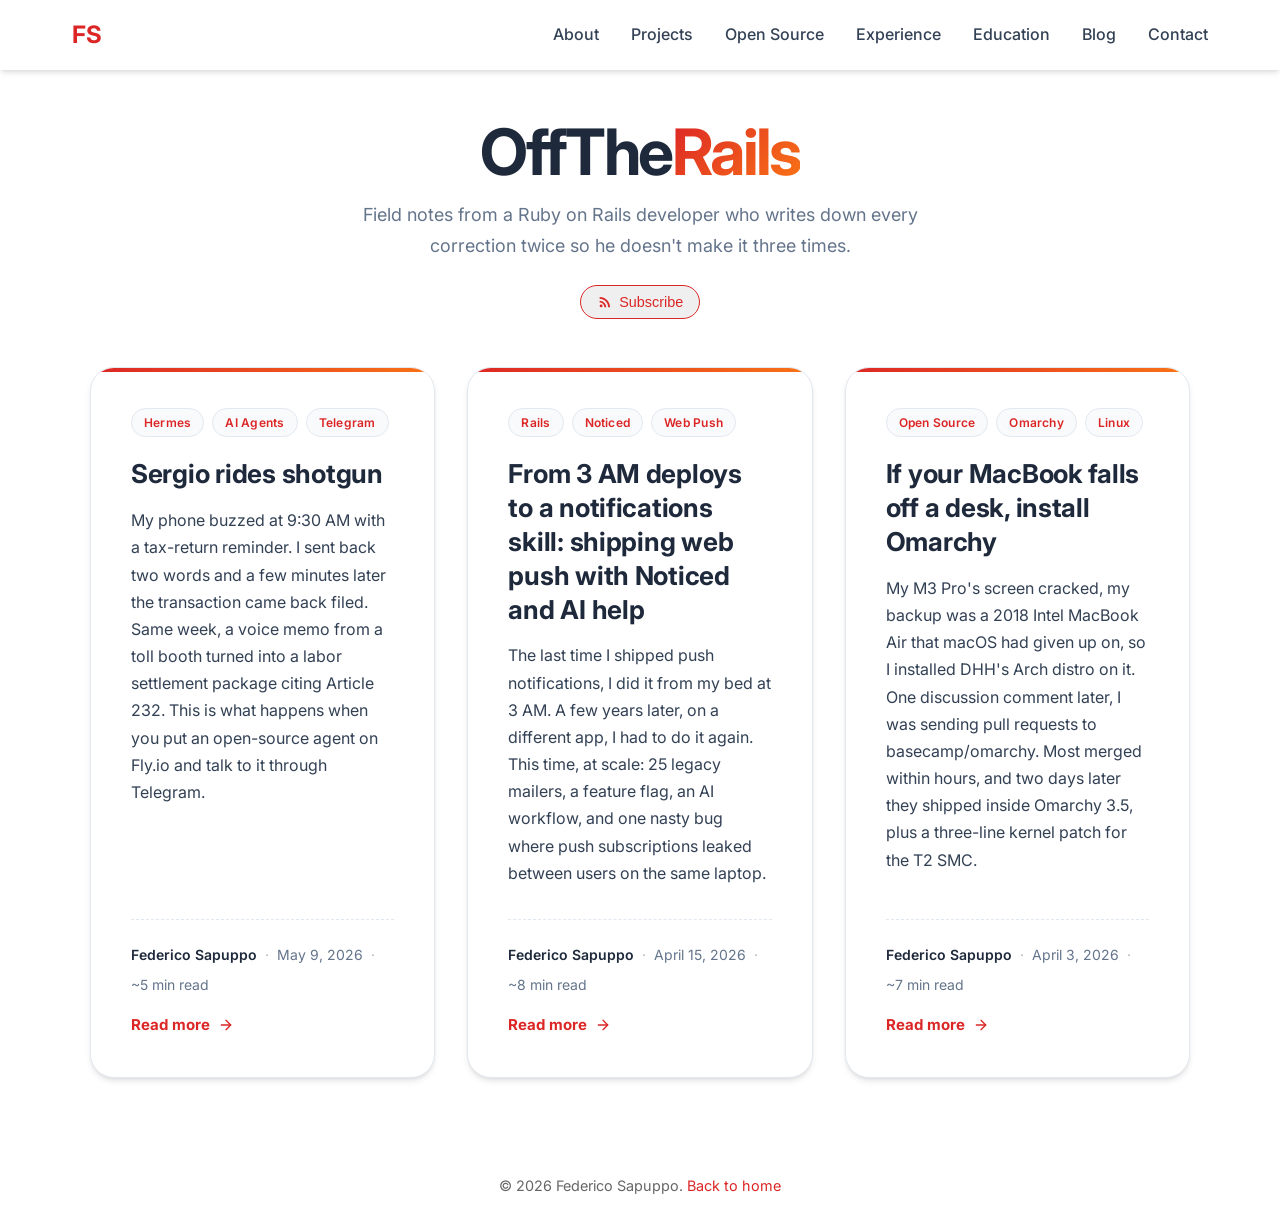
==== blog/index.html @ 8a2a7cfc "deploy: fedesapuppo/personal-website@3dc5059cdcc0b2fe809dc10d87f610e30acd13de" ====
<!DOCTYPE html>
<html lang="en">
<head>
    <meta charset="UTF-8">
    <meta name="viewport" content="width=device-width, initial-scale=1.0">
    <meta name="description" content="Off The Rails: Field notes from a Ruby on Rails developer. Bug autopsies, refactor diaries, and lessons from the Rails Way.">
    <title>Off The Rails: Blog | Federico Sapuppo</title>

    <!-- Open Graph / Social Media Meta Tags -->
    <meta property="og:type" content="website">
    <meta property="og:title" content="Off The Rails: Blog | Federico Sapuppo">
    <meta property="og:description" content="Field notes from a Ruby on Rails developer. Bug autopsies, refactor diaries, and lessons from the Rails Way.">
    <meta property="og:url" content="https://fedesapuppo.com/blog/">
    <meta property="og:image" content="https://fedesapuppo.com/og-image.jpg">
    <meta property="og:image:width" content="1600">
    <meta property="og:image:height" content="1600">
    <meta name="twitter:card" content="summary">
    <meta name="twitter:image" content="https://fedesapuppo.com/og-image.jpg">
    <meta name="twitter:title" content="Off The Rails: Blog | Federico Sapuppo">
    <meta name="twitter:description" content="Field notes from a Ruby on Rails developer.">

    <link rel="icon" type="image/svg+xml" href="../favicon.svg">
    <link rel="icon" type="image/png" sizes="32x32" href="../favicon.png">
    <link rel="icon" type="image/png" sizes="192x192" href="../favicon-192.png">
    <link rel="apple-touch-icon" sizes="192x192" href="../favicon-192.png">
    <link rel="alternate" type="application/rss+xml" title="Off The Rails: Federico Sapuppo" href="https://fedesapuppo.com/blog/feed.xml">
    <link rel="stylesheet" href="../styles.css">
    <link rel="preconnect" href="https://fonts.googleapis.com">
    <link rel="preconnect" href="https://fonts.gstatic.com" crossorigin>
    <link href="https://fonts.googleapis.com/css2?family=Inter:wght@300;400;500;600;700&display=swap" rel="stylesheet">
</head>
<body>
    <nav class="navbar">
        <div class="container">
            <a href="../" class="logo">FS</a>
            <button class="hamburger" aria-label="Toggle navigation" aria-expanded="false">
                <span></span>
                <span></span>
                <span></span>
            </button>
            <ul class="nav-links">
                <li><a href="../#about">About</a></li>
                <li><a href="../#projects">Projects</a></li>
                <li><a href="../#open-source">Open Source</a></li>
                <li><a href="../#experience">Experience</a></li>
                <li><a href="../#education">Education</a></li>
                <li><a href="./">Blog</a></li>
                <li><a href="../#contact">Contact</a></li>
            </ul>
        </div>
    </nav>

    <main class="blog-index">
        <div class="container">
            <div class="blog-index-header">
                <h1 class="off-the-rails-title">
                    <span class="off-the-rails-word">Off</span><span class="off-the-rails-word">The</span><span class="off-the-rails-word off-the-rails-accent">Rails</span>
                </h1>
                <p class="off-the-rails-subtitle">Field notes from a Ruby on Rails developer who writes down every correction twice so he doesn't make it three times.</p>
                <button class="rss-link" id="copy-rss" aria-label="Copy feed URL to clipboard">
                    <svg xmlns="http://www.w3.org/2000/svg" width="16" height="16" viewBox="0 0 24 24" fill="currentColor"><circle cx="6.18" cy="17.82" r="2.18"/><path d="M4 4.44v2.83c7.03 0 12.73 5.7 12.73 12.73h2.83c0-8.59-6.97-15.56-15.56-15.56zm0 5.66v2.83c3.9 0 7.07 3.17 7.07 7.07h2.83c0-5.47-4.43-9.9-9.9-9.9z"/></svg>
                    <span>Subscribe</span>
                </button>
            </div>

            <div class="blog-cards blog-cards-index">
                <a href="sergio-pocket.html" class="blog-card animate-in">
                    <div class="blog-card-glow"></div>
                    <div class="blog-card-content">
                        <div class="blog-card-meta">
                            <span class="blog-tag">Hermes</span>
                            <span class="blog-tag">AI Agents</span>
                            <span class="blog-tag">Telegram</span>
                        </div>
                        <h3 class="blog-card-title">Sergio rides shotgun</h3>
                        <p class="blog-card-excerpt">My phone buzzed at 9:30 AM with a tax-return reminder. I sent back two words and a few minutes later the transaction came back filed. Same week, a voice memo from a toll booth turned into a labor settlement package citing Article 232. This is what happens when you put an open-source agent on Fly.io and talk to it through Telegram.</p>
                        <div class="blog-card-footer">
                            <div class="blog-card-byline">
                                <span class="blog-card-author">Federico Sapuppo</span>
                                <span class="blog-card-dot">&middot;</span>
                                <time class="blog-card-date" datetime="2026-05-09">May 9, 2026</time>
                                <span class="blog-card-dot">&middot;</span>
                                <span class="blog-card-readtime">~5 min read</span>
                            </div>
                            <span class="blog-card-cta">
                                Read more <svg xmlns="http://www.w3.org/2000/svg" width="16" height="16" viewBox="0 0 24 24" fill="none" stroke="currentColor" stroke-width="2" stroke-linecap="round" stroke-linejoin="round"><line x1="5" y1="12" x2="19" y2="12"></line><polyline points="12 5 19 12 12 19"></polyline></svg>
                            </span>
                        </div>
                    </div>
                </a>

                <a href="noticed-push-journey.html" class="blog-card animate-in">
                    <div class="blog-card-glow"></div>
                    <div class="blog-card-content">
                        <div class="blog-card-meta">
                            <span class="blog-tag">Rails</span>
                            <span class="blog-tag">Noticed</span>
                            <span class="blog-tag">Web Push</span>
                        </div>
                        <h3 class="blog-card-title">From 3 AM deploys to a notifications skill: shipping web push with Noticed and AI help</h3>
                        <p class="blog-card-excerpt">The last time I shipped push notifications, I did it from my bed at 3 AM. A few years later, on a different app, I had to do it again. This time, at scale: 25 legacy mailers, a feature flag, an AI workflow, and one nasty bug where push subscriptions leaked between users on the same laptop.</p>
                        <div class="blog-card-footer">
                            <div class="blog-card-byline">
                                <span class="blog-card-author">Federico Sapuppo</span>
                                <span class="blog-card-dot">&middot;</span>
                                <time class="blog-card-date" datetime="2026-04-15">April 15, 2026</time>
                                <span class="blog-card-dot">&middot;</span>
                                <span class="blog-card-readtime">~8 min read</span>
                            </div>
                            <span class="blog-card-cta">
                                Read more <svg xmlns="http://www.w3.org/2000/svg" width="16" height="16" viewBox="0 0 24 24" fill="none" stroke="currentColor" stroke-width="2" stroke-linecap="round" stroke-linejoin="round"><line x1="5" y1="12" x2="19" y2="12"></line><polyline points="12 5 19 12 12 19"></polyline></svg>
                            </span>
                        </div>
                    </div>
                </a>

                <a href="omarchy-t2-journey.html" class="blog-card animate-in">
                    <div class="blog-card-glow"></div>
                    <div class="blog-card-content">
                        <div class="blog-card-meta">
                            <span class="blog-tag">Open Source</span>
                            <span class="blog-tag">Omarchy</span>
                            <span class="blog-tag">Linux</span>
                        </div>
                        <h3 class="blog-card-title">If your MacBook falls off a desk, install Omarchy</h3>
                        <p class="blog-card-excerpt">My M3 Pro's screen cracked, my backup was a 2018 Intel MacBook Air that macOS had given up on, so I installed DHH's Arch distro on it. One discussion comment later, I was sending pull requests to basecamp/omarchy. Most merged within hours, and two days later they shipped inside Omarchy 3.5, plus a three-line kernel patch for the T2 SMC.</p>
                        <div class="blog-card-footer">
                            <div class="blog-card-byline">
                                <span class="blog-card-author">Federico Sapuppo</span>
                                <span class="blog-card-dot">&middot;</span>
                                <time class="blog-card-date" datetime="2026-04-03">April 3, 2026</time>
                                <span class="blog-card-dot">&middot;</span>
                                <span class="blog-card-readtime">~7 min read</span>
                            </div>
                            <span class="blog-card-cta">
                                Read more <svg xmlns="http://www.w3.org/2000/svg" width="16" height="16" viewBox="0 0 24 24" fill="none" stroke="currentColor" stroke-width="2" stroke-linecap="round" stroke-linejoin="round"><line x1="5" y1="12" x2="19" y2="12"></line><polyline points="12 5 19 12 12 19"></polyline></svg>
                            </span>
                        </div>
                    </div>
                </a>
            </div>
        </div>
    </main>

    <footer class="blog-index-footer">
        <div class="container">
            <p>&copy; 2026 Federico Sapuppo. <a href="../">Back to home</a></p>
        </div>
    </footer>

    <script>
        const hamburger = document.querySelector('.hamburger');
        const navLinks = document.querySelector('.nav-links');
        hamburger.addEventListener('click', () => {
            const isOpen = navLinks.classList.toggle('open');
            hamburger.classList.toggle('open');
            hamburger.setAttribute('aria-expanded', isOpen);
        });
        document.getElementById('copy-rss').addEventListener('click', () => {
            const feedUrl = window.location.origin + '/blog/feed.xml';
            navigator.clipboard.writeText(feedUrl).then(() => {
                const btn = document.getElementById('copy-rss');
                const label = btn.querySelector('span');
                label.textContent = 'Copied! Paste in your feed reader';
                btn.classList.add('copied');
                setTimeout(() => {
                    label.textContent = 'Subscribe';
                    btn.classList.remove('copied');
                }, 3000);
            });
        });
        document.querySelectorAll('.nav-links a').forEach(link => {
            link.addEventListener('click', () => {
                navLinks.classList.remove('open');
                hamburger.classList.remove('open');
                hamburger.setAttribute('aria-expanded', 'false');
            });
        });
    </script>
</body>
</html>
---- styles.css ----
/* Reset and Base Styles */
* {
    margin: 0;
    padding: 0;
    box-sizing: border-box;
}

:root {
    --primary-color: #dc2626;
    --secondary-color: #1e293b;
    --text-color: #334155;
    --text-light: #64748b;
    --bg-color: #ffffff;
    --bg-light: #f8fafc;
    --border-color: #e2e8f0;
    --shadow: 0 4px 6px -1px rgba(0, 0, 0, 0.1), 0 2px 4px -1px rgba(0, 0, 0, 0.06);
    --shadow-lg: 0 20px 25px -5px rgba(0, 0, 0, 0.1), 0 10px 10px -5px rgba(0, 0, 0, 0.04);

    /* New gradient and accent variables */
    --gradient-primary: linear-gradient(135deg, #dc2626 0%, #f97316 100%);
    --gradient-hero: linear-gradient(135deg, #0f172a 0%, #1e3a5a 50%, #1e293b 100%);
    --gradient-card: linear-gradient(135deg, #dc2626 0%, #ea580c 100%);
    --accent-warm: #f97316;
    --accent-glow: rgba(220, 38, 38, 0.15);
    --glow-primary: 0 0 20px rgba(220, 38, 38, 0.3);
    --glow-hover: 0 0 30px rgba(220, 38, 38, 0.4);
}

body {
    font-family: 'Inter', -apple-system, BlinkMacSystemFont, 'Segoe UI', Roboto, sans-serif;
    line-height: 1.6;
    color: var(--text-color);
    background-color: var(--bg-color);
    overflow-x: hidden;
}

.container {
    max-width: 1200px;
    margin: 0 auto;
    padding: 0 2rem;
}

/* Navigation */
.navbar {
    position: fixed;
    top: 0;
    left: 0;
    right: 0;
    background-color: rgba(255, 255, 255, 0.95);
    backdrop-filter: blur(10px);
    box-shadow: var(--shadow);
    z-index: 1000;
    transition: all 0.3s ease;
}

.navbar .container {
    display: flex;
    justify-content: space-between;
    align-items: center;
    padding: 1rem 2rem;
}

.logo {
    font-size: 1.5rem;
    font-weight: 700;
    color: var(--primary-color);
    text-decoration: none;
    transition: transform 0.3s ease;
}

.logo:hover {
    transform: scale(1.1);
}

.nav-links {
    display: flex;
    list-style: none;
    gap: 2rem;
}

.nav-links a {
    text-decoration: none;
    color: var(--text-color);
    font-weight: 500;
    transition: color 0.3s ease;
    position: relative;
}

.nav-links a::after {
    content: '';
    position: absolute;
    bottom: -5px;
    left: 0;
    width: 0;
    height: 2px;
    background-color: var(--primary-color);
    transition: width 0.3s ease;
}

.nav-links a:hover {
    color: var(--primary-color);
}

.nav-links a:hover::after {
    width: 100%;
}

/* Hamburger button (hidden on desktop) */
.hamburger {
    display: none;
    background: none;
    border: none;
    cursor: pointer;
    padding: 0.5rem;
    z-index: 1001;
}

.hamburger span {
    display: block;
    width: 24px;
    height: 2px;
    background-color: var(--text-color);
    margin: 5px 0;
    transition: transform 0.3s ease, opacity 0.3s ease;
}

.hamburger.open span:nth-child(1) {
    transform: translateY(7px) rotate(45deg);
}

.hamburger.open span:nth-child(2) {
    opacity: 0;
}

.hamburger.open span:nth-child(3) {
    transform: translateY(-7px) rotate(-45deg);
}

/* Hero Section */
.hero {
    min-height: 100vh;
    display: flex;
    align-items: center;
    justify-content: center;
    background: var(--gradient-hero);
    color: white;
    padding-top: 80px;
    padding-bottom: 80px;
    position: relative;
    overflow: hidden;
}

.hero > .container {
    width: 100%;
}

.hero::before {
    content: '';
    position: absolute;
    top: 0;
    left: 0;
    right: 0;
    bottom: 0;
    background: url('data:image/svg+xml,<svg width="60" height="60" viewBox="0 0 60 60" xmlns="http://www.w3.org/2000/svg"><g fill="none" fill-rule="evenodd"><g fill="%23ffffff" fill-opacity="0.05"><path d="M36 34v-4h-2v4h-4v2h4v4h2v-4h4v-2h-4zm0-30V0h-2v4h-4v2h4v4h2V6h4V4h-4zM6 34v-4H4v4H0v2h4v4h2v-4h4v-2H6zM6 4V0H4v4H0v2h4v4h2V6h4V4H6z"/></g></g></svg>');
    opacity: 0.1;
}

/* Floating geometric shapes */
.hero-shapes {
    position: absolute;
    top: 0;
    left: 0;
    right: 0;
    bottom: 0;
    overflow: hidden;
    z-index: 0;
    pointer-events: none;
}

.shape {
    position: absolute;
    border-radius: 50%;
    opacity: 0.1;
}

.shape-1 {
    width: 300px;
    height: 300px;
    background: var(--gradient-primary);
    top: 10%;
    right: -100px;
    animation: float 6s ease-in-out infinite;
}

.shape-2 {
    width: 200px;
    height: 200px;
    background: linear-gradient(135deg, #3b82f6 0%, #8b5cf6 100%);
    bottom: 20%;
    left: -50px;
    animation: float 8s ease-in-out infinite reverse;
}

.shape-3 {
    width: 150px;
    height: 150px;
    background: var(--accent-warm);
    top: 50%;
    right: 20%;
    border-radius: 30% 70% 70% 30% / 30% 30% 70% 70%;
    animation: morph 10s ease-in-out infinite;
}

.shape-4 {
    width: 100px;
    height: 100px;
    background: linear-gradient(135deg, #22d3ee 0%, #3b82f6 100%);
    bottom: 30%;
    right: 10%;
    animation: float 7s ease-in-out infinite;
}

/* Gradient orbs */
.orb {
    position: absolute;
    border-radius: 50%;
    filter: blur(60px);
    opacity: 0.3;
}

.orb-1 {
    width: 400px;
    height: 400px;
    background: var(--primary-color);
    top: -100px;
    right: -100px;
}

.orb-2 {
    width: 300px;
    height: 300px;
    background: #3b82f6;
    bottom: -50px;
    left: -50px;
}

@keyframes float {
    0%, 100% { transform: translateY(0) rotate(0deg); }
    50% { transform: translateY(-30px) rotate(10deg); }
}

@keyframes morph {
    0%, 100% { border-radius: 30% 70% 70% 30% / 30% 30% 70% 70%; }
    50% { border-radius: 70% 30% 30% 70% / 70% 70% 30% 30%; }
}

.hero-content {
    position: relative;
    z-index: 1;
    max-width: 1100px;
    width: 100%;
}

.hero-card-inner {
    display: flex;
    flex-direction: row;
    align-items: center;
    gap: 2rem;
    flex-wrap: nowrap;
}

.hero-text {
    flex: 1;
    min-width: 0;
}

.hero-photo {
    flex-shrink: 0;
    display: flex;
    align-items: center;
    animation: fadeInUp 0.8s ease 0.6s backwards;
}

.profile-img {
    width: 350px;
    height: 420px;
    border-radius: 1.5rem;
    object-fit: cover;
    object-position: center 20%;
    border: 4px solid rgba(255, 255, 255, 0.2);
    box-shadow: 0 0 40px rgba(220, 38, 38, 0.3), 0 0 80px rgba(249, 115, 22, 0.15);
    transition: all 0.3s ease;
}

.profile-img:hover {
    transform: scale(1.03);
    box-shadow: 0 0 60px rgba(220, 38, 38, 0.4), 0 0 100px rgba(249, 115, 22, 0.2);
}

/* Glassmorphism card for hero content */
.hero-card {
    background: rgba(255, 255, 255, 0.05);
    backdrop-filter: blur(10px);
    -webkit-backdrop-filter: blur(10px);
    border-radius: 1.5rem;
    padding: 3rem;
    border: 1px solid rgba(255, 255, 255, 0.1);
    box-shadow: 0 25px 50px -12px rgba(0, 0, 0, 0.25);
}

/* Status badge */
.status-badge {
    display: inline-flex;
    align-items: center;
    gap: 0.5rem;
    background: rgba(34, 197, 94, 0.2);
    border: 1px solid rgba(34, 197, 94, 0.3);
    color: #4ade80;
    padding: 0.5rem 1rem;
    border-radius: 2rem;
    font-size: 0.875rem;
    font-weight: 500;
    margin-bottom: 1.5rem;
    animation: fadeInUp 0.8s ease backwards;
}

.status-badge::before {
    content: '';
    width: 8px;
    height: 8px;
    background-color: #4ade80;
    border-radius: 50%;
    animation: pulse-dot 2s ease-in-out infinite;
}

@keyframes pulse-dot {
    0%, 100% { opacity: 1; transform: scale(1); }
    50% { opacity: 0.5; transform: scale(1.2); }
}

.hero-title {
    font-size: 4rem;
    font-weight: 700;
    margin-bottom: 0.5rem;
    animation: fadeInUp 0.8s ease;
    letter-spacing: -0.02em;
    text-shadow: 0 4px 30px rgba(0, 0, 0, 0.3);
}

.hero-subtitle {
    font-size: 2rem;
    font-weight: 400;
    background: var(--gradient-primary);
    -webkit-background-clip: text;
    -webkit-text-fill-color: transparent;
    background-clip: text;
    margin-bottom: 1.5rem;
    animation: fadeInUp 0.8s ease 0.2s backwards;
    letter-spacing: -0.01em;
    min-height: 4rem; /* Reserve space for typing effect */
}

.hero-description {
    font-size: 1.125rem;
    line-height: 1.8;
    margin-bottom: 2rem;
    opacity: 0.9;
    animation: fadeInUp 0.8s ease 0.4s backwards;
}

.hero-meta-line {
    display: flex;
    align-items: center;
    gap: 2rem;
    margin-bottom: 2rem;
    flex-wrap: wrap;
    animation: fadeInUp 0.8s ease 0.6s backwards;
}

.hero-location {
    display: flex;
    align-items: center;
    gap: 0.5rem;
    font-size: 1rem;
    opacity: 0.8;
}

.hero-rails-contributor {
    display: flex;
    align-items: center;
    gap: 0.5rem;
    font-size: 0.9375rem;
    opacity: 0.9;
}

.hero-rails-contributor svg {
    color: var(--accent-warm);
    flex-shrink: 0;
}

.hero-rails-contributor a {
    color: white;
    text-decoration: none;
    font-weight: 600;
    position: relative;
    transition: all 0.3s ease;
}

.hero-rails-contributor a::after {
    content: '';
    position: absolute;
    bottom: -2px;
    left: 0;
    width: 0;
    height: 2px;
    background: var(--gradient-primary);
    transition: width 0.3s ease;
}

.hero-rails-contributor a:hover {
    color: var(--accent-warm);
}

.hero-rails-contributor a:hover::after {
    width: 100%;
}

.hero-buttons {
    display: flex;
    gap: 1rem;
    flex-wrap: wrap;
    animation: fadeInUp 0.8s ease 0.8s backwards;
}

.btn {
    padding: 0.875rem 2rem;
    border-radius: 0.75rem;
    text-decoration: none;
    font-weight: 600;
    transition: all 0.3s ease;
    display: inline-block;
    position: relative;
    overflow: hidden;
}

.btn::before {
    content: '';
    position: absolute;
    top: 0;
    left: -100%;
    width: 100%;
    height: 100%;
    background: linear-gradient(90deg, transparent, rgba(255, 255, 255, 0.2), transparent);
    transition: left 0.5s ease;
}

.btn:hover::before {
    left: 100%;
}

.btn-primary {
    background: var(--gradient-primary);
    color: white;
    box-shadow: var(--shadow), var(--glow-primary);
}

.btn-primary:hover {
    transform: translate3d(0, -3px, 0);
    box-shadow: var(--shadow-lg), var(--glow-hover);
}

.btn-primary:active {
    transform: translate3d(0, -1px, 0);
}

.btn-secondary {
    background-color: white;
    color: var(--secondary-color);
    box-shadow: var(--shadow);
    border: 2px solid transparent;
}

.btn-secondary:hover {
    background-color: var(--bg-light);
    transform: translate3d(0, -3px, 0);
    box-shadow: var(--shadow-lg);
    border-color: var(--primary-color);
}

.btn-secondary:active {
    transform: translate3d(0, -1px, 0);
}

/* Scroll indicator */
.scroll-indicator {
    position: absolute;
    bottom: 2rem;
    left: 50%;
    transform: translateX(-50%);
    display: flex;
    flex-direction: column;
    align-items: center;
    gap: 0.5rem;
    color: rgba(255, 255, 255, 0.6);
    font-size: 0.75rem;
    text-transform: uppercase;
    letter-spacing: 0.1em;
    animation: fadeInUp 1s ease 1.2s backwards;
}

.scroll-indicator span {
    animation: bounce 2s ease-in-out infinite;
}

.scroll-indicator svg {
    animation: bounce 2s ease-in-out infinite;
}

@keyframes bounce {
    0%, 100% { transform: translateY(0); }
    50% { transform: translateY(8px); }
}

/* Skills Section */
.skills {
    padding: 6rem 0;
    background-color: var(--bg-light);
    position: relative;
}

.section-title {
    font-size: 2.5rem;
    font-weight: 700;
    text-align: center;
    margin-bottom: 3rem;
    color: var(--secondary-color);
    position: relative;
    letter-spacing: -0.02em;
}

.section-title::after {
    content: '';
    display: block;
    width: 80px;
    height: 4px;
    background: var(--gradient-primary);
    margin: 1rem auto 0;
    border-radius: 2px;
}

/* Title container for sections with grey background */
.skills .section-title,
.education .section-title {
    background-color: white;
    display: inline-block;
    padding: 1rem 3rem;
    border-radius: 1rem;
    box-shadow: var(--shadow);
    position: relative;
    left: 50%;
    transform: translate3d(-50%, 0, 0);
}

.skills-grid {
    display: grid;
    grid-template-columns: repeat(2, 1fr);
    gap: 2rem;
    max-width: 900px;
    margin: 0 auto;
}

.skill-category {
    background-color: white;
    padding: 2rem;
    border-radius: 1rem;
    box-shadow: var(--shadow);
    transition: all 0.3s ease;
    position: relative;
    overflow: hidden;
}

/* Gradient top border for skill cards */
.skill-category::before {
    content: '';
    position: absolute;
    top: 0;
    left: 0;
    right: 0;
    height: 4px;
    background: var(--gradient-primary);
    transform: scaleX(0);
    transform-origin: left;
    transition: transform 0.4s ease;
}

.skill-category:hover::before {
    transform: scaleX(1);
}

.skill-category:hover {
    transform: translate3d(0, -8px, 0);
    box-shadow: var(--shadow-lg), 0 0 0 1px var(--accent-glow);
}

/* Skill category header with icon */
.skill-header {
    display: flex;
    align-items: center;
    gap: 0.75rem;
    margin-bottom: 1rem;
}

.skill-icon {
    width: 40px;
    height: 40px;
    border-radius: 0.75rem;
    background: var(--gradient-primary);
    display: flex;
    align-items: center;
    justify-content: center;
    color: white;
    flex-shrink: 0;
}

.skill-icon svg {
    width: 20px;
    height: 20px;
}

.skill-category h3 {
    font-size: 1.25rem;
    font-weight: 600;
    margin-bottom: 0;
    color: var(--secondary-color);
}

.skill-tags {
    display: flex;
    flex-wrap: wrap;
    gap: 0.5rem;
}

.tag {
    background-color: var(--bg-light);
    color: var(--text-color);
    padding: 0.5rem 1rem;
    border-radius: 2rem;
    font-size: 0.875rem;
    font-weight: 500;
    border: 1px solid var(--border-color);
    transition: all 0.3s ease;
    position: relative;
    overflow: hidden;
    text-decoration: none;
    display: inline-block;
}

.tag:hover {
    background-color: var(--primary-color);
    color: white;
    border-color: var(--primary-color);
    transform: translateY(-2px);
    box-shadow: 0 4px 12px rgba(220, 38, 38, 0.3);
}

/* Open Source Contributions Section */
.open-source {
    padding: 6rem 0;
    background-color: white;
    position: relative;
}

.contribution-card {
    max-width: 900px;
    margin: 0 auto;
    background: linear-gradient(135deg, var(--bg-light) 0%, white 100%);
    padding: 2.5rem;
    border-radius: 1.5rem;
    box-shadow: var(--shadow);
    transition: all 0.3s ease;
    border: 1px solid var(--border-color);
    position: relative;
    overflow: hidden;
}

.contribution-card::before {
    content: '';
    position: absolute;
    top: 0;
    left: 0;
    right: 0;
    height: 4px;
    background: var(--gradient-primary);
}

.contribution-card:hover {
    transform: translate3d(0, -8px, 0);
    box-shadow: var(--shadow-lg), var(--glow-primary);
    border-color: var(--primary-color);
}

.contribution-header {
    display: flex;
    justify-content: space-between;
    align-items: center;
    margin-bottom: 1.5rem;
    flex-wrap: wrap;
    gap: 1rem;
}

.contribution-badge {
    display: inline-flex;
    align-items: center;
    gap: 0.5rem;
    background: var(--gradient-primary);
    color: white;
    padding: 0.5rem 1rem;
    border-radius: 2rem;
    font-size: 0.875rem;
    font-weight: 600;
    box-shadow: var(--glow-primary);
}

.contribution-badge svg {
    width: 18px;
    height: 18px;
}

.contribution-date {
    color: var(--text-light);
    font-weight: 600;
    font-size: 0.875rem;
}

.contribution-title {
    font-size: 1.5rem;
    font-weight: 700;
    color: var(--secondary-color);
    margin-bottom: 1rem;
    letter-spacing: -0.01em;
}

.contribution-description {
    color: var(--text-color);
    line-height: 1.8;
    margin-bottom: 1.5rem;
    font-size: 1.0625rem;
}

.contribution-details {
    display: flex;
    flex-direction: column;
    gap: 0.75rem;
    margin-bottom: 1.5rem;
    padding: 1.5rem;
    background: white;
    border-radius: 1rem;
    border: 1px solid var(--border-color);
}

.contribution-stat {
    display: flex;
    align-items: baseline;
    gap: 0.5rem;
}

.stat-label {
    font-weight: 600;
    color: var(--secondary-color);
    font-size: 0.875rem;
    min-width: 100px;
}

.stat-value {
    color: var(--text-color);
    font-size: 0.9375rem;
}

.stat-value a {
    color: var(--primary-color);
    text-decoration: none;
    transition: all 0.3s ease;
    position: relative;
}

.stat-value a::after {
    content: '';
    position: absolute;
    bottom: -2px;
    left: 0;
    width: 0;
    height: 2px;
    background-color: var(--primary-color);
    transition: width 0.3s ease;
}

.stat-value a:hover {
    color: var(--accent-warm);
}

.stat-value a:hover::after {
    width: 100%;
}

.contribution-links {
    display: flex;
    gap: 1rem;
    flex-wrap: wrap;
}

.contribution-link {
    display: inline-flex;
    align-items: center;
    gap: 0.5rem;
    padding: 0.75rem 1.5rem;
    background-color: var(--bg-light);
    color: var(--text-color);
    text-decoration: none;
    border-radius: 0.75rem;
    font-weight: 600;
    font-size: 0.875rem;
    transition: all 0.3s ease;
    border: 2px solid var(--border-color);
    position: relative;
    overflow: hidden;
}

.contribution-link::before {
    content: '';
    position: absolute;
    top: 0;
    left: -100%;
    width: 100%;
    height: 100%;
    background: linear-gradient(90deg, transparent, rgba(220, 38, 38, 0.1), transparent);
    transition: left 0.5s ease;
}

.contribution-link:hover::before {
    left: 100%;
}

.contribution-link:hover {
    background-color: white;
    border-color: var(--primary-color);
    color: var(--primary-color);
    transform: translate3d(0, -3px, 0);
    box-shadow: var(--shadow);
}

.contribution-link svg {
    width: 16px;
    height: 16px;
    transition: transform 0.3s ease;
}

.contribution-link:hover svg {
    transform: translateX(3px);
}

/* Projects Section */
.projects {
    padding: 6rem 0;
    background-color: var(--bg-light);
    position: relative;
}

.projects .section-title {
    background-color: white;
    display: inline-block;
    padding: 1rem 3rem;
    border-radius: 1rem;
    box-shadow: var(--shadow);
    position: relative;
    left: 50%;
    transform: translate3d(-50%, 0, 0);
}

.projects .section-title.animate-in {
    transform: translate3d(-50%, 0, 0);
}

.projects-grid {
    display: grid;
    grid-template-columns: repeat(3, 1fr);
    gap: 2rem;
    max-width: 1100px;
    margin: 0 auto;
}

.project-card {
    background-color: white;
    padding: 2rem;
    border-radius: 1rem;
    box-shadow: var(--shadow);
    transition: all 0.3s ease;
    position: relative;
    overflow: hidden;
    display: flex;
    flex-direction: column;
}

.project-card::before {
    content: '';
    position: absolute;
    top: 0;
    left: 0;
    right: 0;
    height: 4px;
    background: var(--gradient-primary);
    transform: scaleX(0);
    transform-origin: left;
    transition: transform 0.4s ease;
}

.project-card:hover::before {
    transform: scaleX(1);
}

.project-card:hover {
    transform: translate3d(0, -8px, 0);
    box-shadow: var(--shadow-lg), 0 0 0 1px var(--accent-glow);
}

.project-card-top {
    display: flex;
    align-items: center;
    gap: 0.75rem;
    margin-bottom: 1rem;
}

.project-icon {
    width: 40px;
    height: 40px;
    border-radius: 0.75rem;
    background: var(--gradient-primary);
    display: flex;
    align-items: center;
    justify-content: center;
    color: white;
    flex-shrink: 0;
}

.project-icon svg {
    width: 20px;
    height: 20px;
}

.project-title {
    font-size: 1.25rem;
    font-weight: 600;
    color: var(--secondary-color);
}

.project-description {
    color: var(--text-color);
    line-height: 1.7;
    margin-bottom: 1.5rem;
    flex: 1;
}

.project-link {
    display: inline-flex;
    align-items: center;
    gap: 0.5rem;
    color: var(--primary-color);
    text-decoration: none;
    font-weight: 600;
    font-size: 0.9375rem;
    transition: all 0.3s ease;
}

.project-link:hover {
    color: var(--accent-warm);
    gap: 0.75rem;
}

.project-link svg {
    transition: transform 0.3s ease;
}

.project-link:hover svg {
    transform: translateX(3px);
}

/* Experience Section */
.experience {
    padding: 6rem 0;
    background-color: white;
    position: relative;
}

.timeline {
    position: relative;
    max-width: 900px;
    margin: 0 auto;
}

.timeline::before {
    content: '';
    position: absolute;
    left: 20px;
    top: 0;
    bottom: 0;
    width: 3px;
    background: linear-gradient(180deg, var(--primary-color) 0%, var(--accent-warm) 50%, var(--border-color) 100%);
    border-radius: 3px;
}

.timeline-item {
    position: relative;
    padding-left: 60px;
    padding-bottom: 3rem;
}

.timeline-marker {
    position: absolute;
    left: 8px;
    top: 0;
    width: 26px;
    height: 26px;
    border-radius: 50%;
    background: var(--gradient-primary);
    border: 4px solid white;
    box-shadow: 0 0 0 3px var(--primary-color), var(--glow-primary);
    transition: all 0.3s ease;
}

/* Pulsing animation for current job marker */
.timeline-item:first-child .timeline-marker {
    animation: pulse-marker 2s ease-in-out infinite;
}

.timeline-item:first-child .timeline-marker::after {
    content: '';
    position: absolute;
    top: -8px;
    left: -8px;
    right: -8px;
    bottom: -8px;
    border-radius: 50%;
    border: 2px solid var(--primary-color);
    animation: pulse-ring 2s ease-in-out infinite;
}

@keyframes pulse-marker {
    0%, 100% { box-shadow: 0 0 0 3px var(--primary-color), var(--glow-primary); }
    50% { box-shadow: 0 0 0 5px var(--primary-color), var(--glow-hover); }
}

@keyframes pulse-ring {
    0%, 100% { transform: scale(1); opacity: 0.5; }
    50% { transform: scale(1.2); opacity: 0; }
}

.timeline-content {
    background-color: var(--bg-light);
    padding: 2rem;
    border-radius: 1rem;
    box-shadow: var(--shadow);
    transition: all 0.3s ease;
    border-left: 3px solid transparent;
}

.timeline-content:hover {
    transform: translate3d(10px, 0, 0);
    box-shadow: var(--shadow-lg);
    border-left-color: var(--primary-color);
}

.job-header {
    display: flex;
    justify-content: space-between;
    align-items: flex-start;
    margin-bottom: 1rem;
    flex-wrap: wrap;
    gap: 1rem;
}

.job-title {
    font-size: 1.25rem;
    font-weight: 600;
    color: var(--secondary-color);
    margin-bottom: 0.25rem;
}

.job-company {
    color: var(--text-light);
    font-weight: 500;
}

.job-date {
    color: var(--primary-color);
    font-weight: 600;
    white-space: nowrap;
}

.job-highlights {
    list-style: none;
    padding-left: 0;
}

.job-highlights li {
    padding-left: 1.5rem;
    margin-bottom: 0.75rem;
    position: relative;
    color: var(--text-color);
}

.job-highlights li::before {
    content: '→';
    position: absolute;
    left: 0;
    color: var(--primary-color);
    font-weight: bold;
}

.job-highlights strong {
    color: var(--secondary-color);
}

/* Education Section */
.education {
    padding: 6rem 0;
    background-color: var(--bg-light);
    position: relative;
}

.education-grid {
    display: grid;
    grid-template-columns: repeat(2, 1fr);
    gap: 2rem;
    max-width: 900px;
    margin: 0 auto;
}

.education-card {
    background-color: white;
    padding: 2rem;
    border-radius: 1rem;
    box-shadow: var(--shadow);
    transition: all 0.3s ease;
    border-left: 4px solid transparent;
    border-image: var(--gradient-primary) 1;
    position: relative;
    overflow: hidden;
}

/* Numbered badge for education cards */
.education-card::before {
    content: attr(data-number);
    position: absolute;
    top: 1rem;
    right: 1rem;
    width: 32px;
    height: 32px;
    background: var(--gradient-primary);
    border-radius: 50%;
    display: flex;
    align-items: center;
    justify-content: center;
    color: white;
    font-weight: 600;
    font-size: 0.875rem;
    opacity: 0.8;
}

.education-card:hover {
    transform: translate3d(0, -8px, 0);
    box-shadow: var(--shadow-lg), var(--glow-primary);
}

.education-card h3 {
    font-size: 1.25rem;
    font-weight: 600;
    color: var(--secondary-color);
    margin-bottom: 0.5rem;
    padding-right: 2.5rem;
}

.education-institution {
    color: var(--text-light);
    font-weight: 500;
    margin-bottom: 0.25rem;
}

.education-date {
    display: inline-block;
    background: var(--accent-glow);
    color: var(--primary-color);
    font-weight: 600;
    margin-bottom: 1rem;
    padding: 0.25rem 0.75rem;
    border-radius: 1rem;
    font-size: 0.875rem;
}

.education-description {
    color: var(--text-color);
    line-height: 1.6;
    margin-bottom: 1rem;
}

.education-link {
    color: var(--primary-color);
    text-decoration: none;
    font-weight: 600;
    transition: all 0.3s ease;
    display: inline-flex;
    align-items: center;
    gap: 0.25rem;
}

.education-link:hover {
    color: var(--accent-warm);
    gap: 0.5rem;
}

/* Off The Rails Blog Section */
.off-the-rails {
    padding: 6rem 0;
    background: linear-gradient(180deg, var(--bg-light) 0%, white 100%);
    position: relative;
    overflow: hidden;
}

.off-the-rails::before {
    content: '';
    position: absolute;
    top: 0;
    left: 0;
    right: 0;
    bottom: 0;
    background-image:
        linear-gradient(90deg, var(--accent-glow) 1px, transparent 1px),
        linear-gradient(180deg, var(--accent-glow) 1px, transparent 1px);
    background-size: 80px 80px;
    opacity: 0.4;
    mask-image: radial-gradient(ellipse at center, black 30%, transparent 75%);
    -webkit-mask-image: radial-gradient(ellipse at center, black 30%, transparent 75%);
    pointer-events: none;
}

.off-the-rails .container {
    position: relative;
    z-index: 1;
}

.off-the-rails-header {
    text-align: center;
    max-width: 760px;
    margin: 0 auto 4rem;
}

.off-the-rails-eyebrow {
    display: inline-flex;
    align-items: center;
    gap: 0.5rem;
    background: white;
    color: var(--primary-color);
    padding: 0.5rem 1rem;
    border-radius: 2rem;
    font-size: 0.8125rem;
    font-weight: 600;
    letter-spacing: 0.08em;
    text-transform: uppercase;
    border: 1px solid var(--border-color);
    box-shadow: var(--shadow);
    margin-bottom: 1.5rem;
}

.off-the-rails-title {
    font-size: 4rem;
    font-weight: 700;
    color: var(--secondary-color);
    letter-spacing: -0.04em;
    margin-bottom: 1.25rem;
    line-height: 1;
    display: inline-block;
}

.off-the-rails-word {
    display: inline-block;
}

.off-the-rails-accent {
    background: var(--gradient-primary);
    -webkit-background-clip: text;
    -webkit-text-fill-color: transparent;
    background-clip: text;
    position: relative;
}

.off-the-rails-subtitle {
    font-size: 1.125rem;
    color: var(--text-light);
    line-height: 1.7;
    max-width: 620px;
    margin: 0 auto;
}

.blog-cards {
    display: grid;
    grid-template-columns: repeat(auto-fit, minmax(320px, 1fr));
    gap: 2rem;
    max-width: 1100px;
    margin: 0 auto;
    align-items: stretch;
}

.blog-card {
    position: relative;
    display: block;
    background: white;
    border-radius: 1.5rem;
    padding: 0;
    text-decoration: none;
    color: inherit;
    overflow: hidden;
    border: 1px solid var(--border-color);
    box-shadow: var(--shadow);
    transition: transform 0.4s cubic-bezier(0.4, 0, 0.2, 1),
                box-shadow 0.4s cubic-bezier(0.4, 0, 0.2, 1),
                border-color 0.4s ease;
}

.blog-card:not(.blog-card-empty)::before {
    content: '';
    position: absolute;
    top: 0;
    left: 0;
    right: 0;
    height: 4px;
    background: var(--gradient-primary);
    z-index: 2;
}

.blog-card-glow {
    position: absolute;
    top: -50%;
    right: -30%;
    width: 70%;
    height: 200%;
    background: radial-gradient(ellipse at center, var(--accent-glow) 0%, transparent 60%);
    opacity: 0;
    transition: opacity 0.5s ease;
    pointer-events: none;
}

.blog-card:hover {
    transform: translate3d(0, -8px, 0);
    box-shadow: var(--shadow-lg), var(--glow-primary);
    border-color: var(--primary-color);
}

.blog-card:hover .blog-card-glow {
    opacity: 1;
}

.blog-card-content {
    position: relative;
    padding: 2.5rem;
    display: flex;
    flex-direction: column;
    height: 100%;
    z-index: 1;
}

.blog-card-meta {
    display: flex;
    flex-wrap: wrap;
    gap: 0.5rem;
    margin-bottom: 1.25rem;
}

.blog-tag {
    display: inline-block;
    background: var(--bg-light);
    color: var(--primary-color);
    padding: 0.25rem 0.75rem;
    border-radius: 1rem;
    font-size: 0.75rem;
    font-weight: 600;
    letter-spacing: 0.02em;
    border: 1px solid var(--border-color);
    transition: all 0.3s ease;
}

.blog-card:hover .blog-tag {
    background: var(--accent-glow);
    border-color: rgba(220, 38, 38, 0.2);
}

.blog-card-title {
    font-size: 1.625rem;
    font-weight: 700;
    color: var(--secondary-color);
    line-height: 1.3;
    margin-bottom: 1rem;
    letter-spacing: -0.01em;
    transition: color 0.3s ease;
}

.blog-card:hover .blog-card-title {
    color: var(--primary-color);
}

.blog-card-excerpt {
    font-size: 1rem;
    color: var(--text-color);
    line-height: 1.7;
    margin-bottom: 2rem;
    flex-grow: 1;
}

.blog-card-footer {
    display: flex;
    justify-content: space-between;
    align-items: center;
    flex-wrap: wrap;
    gap: 1rem;
    padding-top: 1.5rem;
    border-top: 1px dashed var(--border-color);
}

.blog-card-byline {
    display: flex;
    align-items: center;
    flex-wrap: wrap;
    gap: 0.5rem;
    font-size: 0.875rem;
    color: var(--text-light);
}

.blog-card-author {
    color: var(--secondary-color);
    font-weight: 600;
}

.blog-card-dot {
    color: var(--text-light);
    opacity: 0.5;
}

.blog-card-cta {
    display: inline-flex;
    align-items: center;
    gap: 0.5rem;
    color: var(--primary-color);
    font-weight: 700;
    font-size: 0.9375rem;
    transition: gap 0.3s ease;
}

.blog-card:hover .blog-card-cta {
    gap: 0.875rem;
}

.blog-card-cta svg {
    transition: transform 0.3s ease;
}

.blog-card:hover .blog-card-cta svg {
    transform: translateX(2px);
}

.blog-card-empty {
    background: linear-gradient(135deg, white 0%, var(--bg-light) 100%);
    border-style: dashed;
    border-color: var(--border-color);
    box-shadow: none;
}

.blog-card-empty:hover {
    transform: none;
    box-shadow: var(--shadow);
    border-color: var(--accent-warm);
}

.blog-card-empty .blog-card-content {
    align-items: center;
    text-align: center;
    justify-content: center;
}

.blog-empty-icon {
    width: 72px;
    height: 72px;
    border-radius: 50%;
    background: var(--accent-glow);
    display: flex;
    align-items: center;
    justify-content: center;
    color: var(--primary-color);
    margin-bottom: 1.5rem;
}

.blog-card-empty .blog-card-title {
    font-size: 1.25rem;
}

/* Blog index page */
.blog-index {
    padding-top: 120px;
    padding-bottom: 4rem;
    min-height: 80vh;
}

.blog-index-header {
    text-align: center;
    margin-bottom: 3rem;
}

.blog-index-header .off-the-rails-title {
    margin-bottom: 1rem;
}

.blog-index-header .off-the-rails-subtitle {
    margin-bottom: 1.5rem;
}

.rss-link {
    display: inline-flex;
    align-items: center;
    gap: 0.4rem;
    color: var(--primary-color);
    text-decoration: none;
    font-weight: 500;
    font-size: 0.9rem;
    padding: 0.5rem 1rem;
    border: 1px solid var(--primary-color);
    border-radius: 2rem;
    transition: background-color 0.3s ease, color 0.3s ease;
}

.rss-link:hover {
    background-color: var(--primary-color);
    color: white;
}

.rss-link.copied {
    background-color: #16a34a;
    border-color: #16a34a;
    color: white;
}

.blog-index-footer {
    text-align: center;
    padding: 2rem 0;
    color: #666;
    font-size: 0.9rem;
}

.blog-index-footer a {
    color: var(--primary-color);
    text-decoration: none;
}

.blog-index-footer a:hover {
    text-decoration: underline;
}

.blog-card-empty .blog-card-excerpt {
    font-size: 0.9375rem;
    margin-bottom: 0;
    flex-grow: 0;
}

/* Contact Section */
.contact {
    padding: 6rem 0;
    background-color: white;
    position: relative;
}

.contact-description {
    text-align: center;
    max-width: 700px;
    margin: 0 auto 3rem;
    font-size: 1.125rem;
    color: var(--text-light);
}

.contact-cards {
    display: grid;
    grid-template-columns: repeat(2, 1fr);
    gap: 1.5rem;
    max-width: 900px;
    margin: 0 auto;
}

.contact-card {
    display: flex;
    align-items: center;
    gap: 1rem;
    padding: 1.5rem;
    background-color: var(--bg-light);
    border-radius: 1rem;
    text-decoration: none;
    color: var(--text-color);
    transition: all 0.3s ease;
    border: 2px solid transparent;
    position: relative;
    overflow: hidden;
}

/* Shimmer effect on hover */
.contact-card::before {
    content: '';
    position: absolute;
    top: 0;
    left: -100%;
    width: 100%;
    height: 100%;
    background: linear-gradient(90deg, transparent, rgba(255, 255, 255, 0.4), transparent);
    transition: left 0.5s ease;
}

.contact-card:hover::before {
    left: 100%;
}

.contact-card:hover {
    background-color: white;
    border-color: var(--primary-color);
    transform: translate3d(0, -5px, 0);
    box-shadow: var(--shadow-lg), var(--glow-primary);
}

/* Gradient icon background */
.contact-icon {
    width: 48px;
    height: 48px;
    border-radius: 0.75rem;
    background: var(--gradient-primary);
    display: flex;
    align-items: center;
    justify-content: center;
    flex-shrink: 0;
    transition: all 0.3s ease;
}

.contact-icon svg {
    color: white;
    width: 22px;
    height: 22px;
}

.contact-card:hover .contact-icon {
    transform: scale(1.1) rotate(5deg);
}

.contact-card span {
    font-weight: 500;
    white-space: nowrap;
}

/* Footer */
.footer {
    background: var(--gradient-hero);
    color: white;
    text-align: center;
    padding: 3rem 0;
    position: relative;
    overflow: hidden;
}

.footer::before {
    content: '';
    position: absolute;
    top: 0;
    left: 0;
    right: 0;
    bottom: 0;
    background: url('data:image/svg+xml,<svg width="60" height="60" viewBox="0 0 60 60" xmlns="http://www.w3.org/2000/svg"><g fill="none" fill-rule="evenodd"><g fill="%23ffffff" fill-opacity="0.03"><path d="M36 34v-4h-2v4h-4v2h4v4h2v-4h4v-2h-4zm0-30V0h-2v4h-4v2h4v4h2V6h4V4h-4zM6 34v-4H4v4H0v2h4v4h2v-4h4v-2H6zM6 4V0H4v4H0v2h4v4h2V6h4V4H6z"/></g></g></svg>');
    opacity: 0.5;
}

.footer .container {
    position: relative;
    z-index: 1;
}

/* Social links row in footer */
.footer-socials {
    display: flex;
    justify-content: center;
    gap: 1rem;
    margin-bottom: 1.5rem;
}

.footer-social-link {
    width: 44px;
    height: 44px;
    border-radius: 50%;
    background: rgba(255, 255, 255, 0.1);
    border: 1px solid rgba(255, 255, 255, 0.2);
    display: flex;
    align-items: center;
    justify-content: center;
    color: white;
    text-decoration: none;
    transition: all 0.3s ease;
}

.footer-social-link:hover {
    background: var(--gradient-primary);
    border-color: transparent;
    transform: translateY(-3px);
    box-shadow: var(--glow-primary);
}

.footer-social-link svg {
    width: 20px;
    height: 20px;
}

.footer p {
    opacity: 0.7;
    font-size: 0.875rem;
}

.footer-divider {
    width: 60px;
    height: 2px;
    background: var(--gradient-primary);
    margin: 0 auto 1rem;
    border-radius: 1px;
}

/* Animations */
@keyframes fadeInUp {
    from {
        opacity: 0;
        transform: translate3d(0, 30px, 0);
    }
    to {
        opacity: 1;
        transform: translate3d(0, 0, 0);
    }
}

/* Scroll-triggered animations */
.timeline-item,
.education-card,
.skill-category,
.contact-card,
.contribution-card,
.project-card,
.blog-card,
.off-the-rails-header,
.section-title {
    opacity: 0;
    transform: translate3d(0, 30px, 0);
    transition: opacity 0.6s cubic-bezier(0.4, 0, 0.2, 1),
                transform 0.6s cubic-bezier(0.4, 0, 0.2, 1);
}

/* Initial state for centered section titles */
.skills .section-title,
.education .section-title,
.projects .section-title {
    opacity: 0;
    transform: translate3d(-50%, 30px, 0);
}

.timeline-item.animate-in,
.education-card.animate-in,
.skill-category.animate-in,
.contact-card.animate-in,
.contribution-card.animate-in,
.project-card.animate-in,
.blog-card.animate-in,
.off-the-rails-header.animate-in,
.section-title.animate-in {
    opacity: 1;
    transform: translate3d(0, 0, 0);
}

/* Preserve centered position for skills/education/projects titles when animated */
.skills .section-title.animate-in,
.education .section-title.animate-in,
.projects .section-title.animate-in {
    transform: translate3d(-50%, 0, 0);
}

/* Staggered animation delays for smoother appearance */
.skill-category:nth-child(1) { transition-delay: 0s; }
.skill-category:nth-child(2) { transition-delay: 0.1s; }
.skill-category:nth-child(3) { transition-delay: 0.2s; }
.skill-category:nth-child(4) { transition-delay: 0.3s; }

.education-card:nth-child(1) { transition-delay: 0s; }
.education-card:nth-child(2) { transition-delay: 0.1s; }
.education-card:nth-child(3) { transition-delay: 0.2s; }
.education-card:nth-child(4) { transition-delay: 0.3s; }

.contact-card:nth-child(1) { transition-delay: 0s; }
.contact-card:nth-child(2) { transition-delay: 0.1s; }
.contact-card:nth-child(3) { transition-delay: 0.2s; }
.contact-card:nth-child(4) { transition-delay: 0.3s; }

.project-card:nth-child(1) { transition-delay: 0s; }
.project-card:nth-child(2) { transition-delay: 0.1s; }
.project-card:nth-child(3) { transition-delay: 0.2s; }

.blog-card:nth-child(1) { transition-delay: 0s; }
.blog-card:nth-child(2) { transition-delay: 0.15s; }

/* Responsive Design */
@media (max-width: 1024px) {
    .profile-img {
        width: 260px;
        height: 320px;
    }
}

@media (max-width: 768px) {
    .hero-card {
        padding: 1.5rem;
    }

    .hero-card-inner {
        flex-direction: column-reverse;
        text-align: center;
        gap: 1.5rem;
    }

    .hero-photo {
        margin-bottom: 0;
    }

    .profile-img {
        width: 240px;
        height: 300px;
    }

    .hero-title {
        font-size: 2.5rem;
    }

    .hero-subtitle {
        font-size: 1.5rem;
        min-height: 2rem;
    }

    .projects-grid {
        grid-template-columns: 1fr;
    }

    .blog-cards {
        grid-template-columns: 1fr;
        gap: 1.5rem;
    }

    .off-the-rails-title {
        font-size: 2.5rem;
    }

    .off-the-rails-subtitle {
        font-size: 1rem;
    }

    .off-the-rails-header {
        margin-bottom: 2.5rem;
    }

    .blog-card-content {
        padding: 1.75rem;
    }

    .blog-card-title {
        font-size: 1.25rem;
    }

    .blog-card-footer {
        flex-direction: column;
        align-items: flex-start;
    }

    .hamburger {
        display: block;
    }

    .nav-links {
        display: none;
        flex-direction: column;
        position: absolute;
        top: 100%;
        left: 0;
        right: 0;
        background-color: rgba(255, 255, 255, 0.98);
        backdrop-filter: blur(10px);
        box-shadow: var(--shadow);
        padding: 1rem 2rem;
        gap: 0;
        font-size: 1rem;
    }

    .nav-links.open {
        display: flex;
    }

    .nav-links li {
        padding: 0.75rem 0;
        border-bottom: 1px solid #eee;
    }

    .nav-links li:last-child {
        border-bottom: none;
    }

    .navbar .container {
        padding: 1rem;
    }

    .container {
        padding: 0 1rem;
    }

    .section-title {
        font-size: 2rem;
    }

    .skills .section-title,
    .education .section-title,
    .projects .section-title {
        padding: 1rem 2rem;
        font-size: 1.75rem;
    }

    .job-header {
        flex-direction: column;
        align-items: flex-start;
    }

    .timeline::before {
        left: 10px;
    }

    .timeline-item {
        padding-left: 40px;
    }

    .timeline-marker {
        left: 0px;
        width: 22px;
        height: 22px;
    }

    .hero-buttons {
        flex-direction: column;
    }

    .btn {
        text-align: center;
        width: 100%;
    }

    /* Single column layout for mobile */
    .skills-grid,
    .education-grid,
    .contact-cards {
        grid-template-columns: 1fr;
    }

    /* Open Source section mobile adjustments */
    .contribution-card {
        padding: 1.5rem;
    }

    .contribution-header {
        flex-direction: column;
        align-items: flex-start;
    }

    .contribution-title {
        font-size: 1.25rem;
    }

    .contribution-details {
        padding: 1rem;
    }

    .stat-label {
        min-width: 80px;
        font-size: 0.8125rem;
    }

    .stat-value {
        font-size: 0.875rem;
    }

    .contribution-links {
        flex-direction: column;
    }

    .contribution-link {
        width: 100%;
        justify-content: center;
    }

    /* Faster animations on mobile for better UX */
    .timeline-item,
    .education-card,
    .skill-category,
    .contact-card,
    .contribution-card,
    .project-card,
    .blog-card,
    .off-the-rails-header,
    .section-title {
        transition-duration: 0.4s;
    }

    /* Reduce stagger delays on mobile */
    .skill-category:nth-child(1),
    .skill-category:nth-child(2),
    .skill-category:nth-child(3),
    .skill-category:nth-child(4),
    .education-card:nth-child(1),
    .education-card:nth-child(2),
    .education-card:nth-child(3),
    .education-card:nth-child(4),
    .contact-card:nth-child(1),
    .contact-card:nth-child(2),
    .contact-card:nth-child(3),
    .contact-card:nth-child(4),
    .project-card:nth-child(1),
    .project-card:nth-child(2),
    .project-card:nth-child(3) {
        transition-delay: 0s;
    }

    /* Hero adjustments for mobile */
    .hero-card {
        padding: 2rem 1.5rem;
    }

    .hero-meta-line {
        flex-direction: column;
        align-items: flex-start;
        gap: 0.75rem;
    }

    .hero-shapes .shape {
        opacity: 0.05;
    }

    .scroll-indicator {
        display: none;
    }

    /* Reduce floating shape animations on mobile for performance */
    .shape-1, .shape-2, .shape-3, .shape-4 {
        animation: none;
    }

    /* Disable pulse animation on mobile for performance */
    .timeline-item:first-child .timeline-marker {
        animation: none;
    }

    .timeline-item:first-child .timeline-marker::after {
        display: none;
    }
}

@media (max-width: 480px) {
    .profile-img {
        width: 200px;
        height: 250px;
    }

    .hero-title {
        font-size: 2rem;
    }

    .hero-subtitle {
        font-size: 1.25rem;
        min-height: 2rem; /* Reserve space for typing effect on mobile */
    }

    .logo {
        font-size: 1.25rem;
    }

    .status-badge {
        font-size: 0.75rem;
        padding: 0.375rem 0.75rem;
    }

    .skill-icon {
        width: 36px;
        height: 36px;
    }

    .contact-icon {
        width: 42px;
        height: 42px;
    }
}

/* Smooth Scroll */
html {
    scroll-behavior: smooth;
}

/* Selection */
::selection {
    background-color: var(--primary-color);
    color: white;
}

/* Blog Post Page Styles */
body.blog-post {
    background-color: var(--bg-light);
}

.post-hero {
    padding: 8rem 0 4rem;
    background: var(--gradient-hero);
    color: white;
    position: relative;
    overflow: hidden;
}

.post-hero::before {
    content: '';
    position: absolute;
    top: 0;
    left: 0;
    right: 0;
    bottom: 0;
    background: url('data:image/svg+xml,<svg width="60" height="60" viewBox="0 0 60 60" xmlns="http://www.w3.org/2000/svg"><g fill="none" fill-rule="evenodd"><g fill="%23ffffff" fill-opacity="0.04"><path d="M36 34v-4h-2v4h-4v2h4v4h2v-4h4v-2h-4zm0-30V0h-2v4h-4v2h4v4h2V6h4V4h-4zM6 34v-4H4v4H0v2h4v4h2v-4h4v-2H6zM6 4V0H4v4H0v2h4v4h2V6h4V4H6z"/></g></g></svg>');
    pointer-events: none;
}

.post-hero::after {
    content: '';
    position: absolute;
    top: -100px;
    right: -100px;
    width: 500px;
    height: 500px;
    background: radial-gradient(circle, var(--accent-glow) 0%, transparent 70%);
    filter: blur(60px);
    pointer-events: none;
}

.post-hero .container {
    position: relative;
    z-index: 1;
    max-width: 820px;
}

.post-back-link {
    display: inline-flex;
    align-items: center;
    gap: 0.5rem;
    color: rgba(255, 255, 255, 0.7);
    text-decoration: none;
    font-size: 0.9375rem;
    font-weight: 500;
    margin-bottom: 2rem;
    transition: all 0.3s ease;
}

.post-back-link svg {
    transition: transform 0.3s ease;
}

.post-back-link:hover {
    color: white;
}

.post-back-link:hover svg {
    transform: translateX(-4px);
}

.post-eyebrow {
    display: inline-flex;
    align-items: center;
    gap: 0.5rem;
    background: rgba(220, 38, 38, 0.2);
    color: #fca5a5;
    padding: 0.4rem 0.875rem;
    border-radius: 1.5rem;
    font-size: 0.75rem;
    font-weight: 700;
    letter-spacing: 0.1em;
    text-transform: uppercase;
    border: 1px solid rgba(220, 38, 38, 0.3);
    margin-bottom: 1.5rem;
}

.post-title {
    font-size: clamp(2rem, 5vw, 3.25rem);
    font-weight: 700;
    line-height: 1.15;
    letter-spacing: -0.02em;
    margin-bottom: 1.5rem;
    text-shadow: 0 2px 30px rgba(0, 0, 0, 0.3);
}

.post-meta {
    display: flex;
    flex-wrap: wrap;
    align-items: center;
    gap: 1rem;
    color: rgba(255, 255, 255, 0.85);
    font-size: 0.9375rem;
}

.post-meta-author {
    display: flex;
    align-items: center;
    gap: 0.625rem;
}

.post-author-avatar {
    width: 38px;
    height: 38px;
    border-radius: 50%;
    background: var(--gradient-primary);
    display: flex;
    align-items: center;
    justify-content: center;
    font-weight: 700;
    font-size: 0.875rem;
    color: white;
    border: 2px solid rgba(255, 255, 255, 0.2);
}

.post-meta-divider {
    width: 4px;
    height: 4px;
    background: rgba(255, 255, 255, 0.4);
    border-radius: 50%;
}

.post-meta-tags {
    display: flex;
    flex-wrap: wrap;
    gap: 0.5rem;
    margin-top: 0.5rem;
}

.post-meta-tag {
    display: inline-block;
    background: rgba(255, 255, 255, 0.08);
    border: 1px solid rgba(255, 255, 255, 0.15);
    color: rgba(255, 255, 255, 0.85);
    padding: 0.25rem 0.75rem;
    border-radius: 1rem;
    font-size: 0.75rem;
    font-weight: 500;
}

.post-body {
    background: white;
    padding: 4rem 0 6rem;
    position: relative;
}

.post-body .container {
    max-width: 760px;
}

.post-content {
    font-size: 1.125rem;
    line-height: 1.8;
    color: var(--text-color);
}

.post-content > p:first-child {
    font-size: 1.25rem;
    font-weight: 400;
    color: var(--secondary-color);
    line-height: 1.7;
    margin-bottom: 1.75rem;
}

.post-content p {
    margin-bottom: 1.5rem;
}

.post-content h2 {
    font-size: 1.875rem;
    font-weight: 700;
    color: var(--secondary-color);
    margin-top: 3.5rem;
    margin-bottom: 1.25rem;
    letter-spacing: -0.015em;
    line-height: 1.3;
    position: relative;
    padding-left: 1.25rem;
}

.post-content h2::before {
    content: '';
    position: absolute;
    left: 0;
    top: 0.5rem;
    bottom: 0.5rem;
    width: 4px;
    background: var(--gradient-primary);
    border-radius: 2px;
}

.post-content h3 {
    font-size: 1.375rem;
    font-weight: 600;
    color: var(--secondary-color);
    margin-top: 2.5rem;
    margin-bottom: 1rem;
}

.post-content a {
    color: var(--primary-color);
    text-decoration: none;
    border-bottom: 1px solid rgba(220, 38, 38, 0.3);
    transition: all 0.3s ease;
}

.post-content a:hover {
    color: var(--accent-warm);
    border-bottom-color: var(--accent-warm);
}

.post-content strong {
    color: var(--secondary-color);
    font-weight: 700;
}

.post-content em {
    color: var(--text-color);
    font-style: italic;
}

.post-content ul,
.post-content ol {
    margin: 0 0 1.5rem 0;
    padding-left: 1.5rem;
}

.post-content ul li,
.post-content ol li {
    margin-bottom: 0.75rem;
    padding-left: 0.5rem;
}

.post-content ul li::marker {
    color: var(--primary-color);
}

.post-content ol li::marker {
    color: var(--primary-color);
    font-weight: 700;
}

.post-content blockquote {
    border-left: 4px solid var(--primary-color);
    padding: 1rem 1.5rem;
    margin: 2rem 0;
    background: var(--bg-light);
    border-radius: 0 0.5rem 0.5rem 0;
    font-style: italic;
    color: var(--text-light);
}

.post-content hr {
    border: none;
    height: 1px;
    background: linear-gradient(90deg, transparent, var(--border-color), transparent);
    margin: 3rem 0;
}

.post-content :not(pre) > code {
    background: var(--bg-light);
    color: var(--primary-color);
    padding: 0.15rem 0.45rem;
    border-radius: 0.375rem;
    font-size: 0.875em;
    font-family: 'JetBrains Mono', 'Fira Code', Consolas, Monaco, monospace;
    border: 1px solid var(--border-color);
    font-weight: 500;
}

.post-content pre[class*="language-"] {
    background: #0f172a !important;
    border-radius: 0.875rem;
    padding: 1.5rem !important;
    margin: 1.5rem 0 2rem !important;
    box-shadow: 0 12px 30px -10px rgba(15, 23, 42, 0.4),
                0 0 0 1px rgba(255, 255, 255, 0.05) inset;
    overflow-x: auto;
    font-size: 0.875rem;
    line-height: 1.65;
    position: relative;
}

.post-content pre[class*="language-"]::before {
    content: '';
    position: absolute;
    top: 0;
    left: 0;
    right: 0;
    height: 3px;
    background: var(--gradient-primary);
    border-radius: 0.875rem 0.875rem 0 0;
}

.post-content pre code {
    font-family: 'JetBrains Mono', 'Fira Code', Consolas, Monaco, monospace;
    background: transparent !important;
    padding: 0 !important;
    border: none !important;
    color: #e2e8f0 !important;
    font-weight: 400 !important;
    font-size: inherit !important;
}

.post-content pre::-webkit-scrollbar {
    height: 8px;
}

.post-content pre::-webkit-scrollbar-track {
    background: rgba(255, 255, 255, 0.05);
    border-radius: 4px;
}

.post-content pre::-webkit-scrollbar-thumb {
    background: rgba(220, 38, 38, 0.4);
    border-radius: 4px;
}

.post-content pre::-webkit-scrollbar-thumb:hover {
    background: rgba(220, 38, 38, 0.6);
}

.post-content img {
    max-width: 100%;
    height: auto;
    border-radius: 0.75rem;
    border: 1px solid var(--border-color);
    box-shadow: 0 12px 30px -10px rgba(15, 23, 42, 0.15);
    display: block;
    margin: 1.5rem auto;
}

.post-content figure {
    margin: 2rem 0;
    text-align: center;
}

.post-content figure img {
    margin: 0 auto 0.75rem;
}

.post-content figcaption {
    font-size: 0.875rem;
    color: var(--text-light);
    font-style: italic;
    text-align: center;
}

.post-signature {
    margin-top: 4rem;
    padding: 2rem;
    background: linear-gradient(135deg, var(--bg-light) 0%, white 100%);
    border-radius: 1rem;
    border: 1px solid var(--border-color);
    border-left: 4px solid var(--primary-color);
    font-style: italic;
    color: var(--text-light);
    font-size: 1rem;
    line-height: 1.7;
}

.post-signature strong {
    color: var(--secondary-color);
    font-style: normal;
}

.post-back-bottom {
    display: flex;
    justify-content: center;
    margin-top: 3rem;
}

.post-back-bottom a {
    display: inline-flex;
    align-items: center;
    gap: 0.5rem;
    padding: 0.875rem 1.75rem;
    background: white;
    color: var(--primary-color);
    text-decoration: none;
    border-radius: 0.75rem;
    font-weight: 600;
    border: 2px solid var(--primary-color);
    transition: all 0.3s ease;
}

.post-back-bottom a:hover {
    background: var(--gradient-primary);
    color: white;
    transform: translate3d(0, -3px, 0);
    box-shadow: var(--shadow-lg), var(--glow-primary);
}

.post-back-bottom svg {
    transition: transform 0.3s ease;
}

.post-back-bottom a:hover svg {
    transform: translateX(-4px);
}

@media (max-width: 768px) {
    .post-hero {
        padding: 6rem 0 3rem;
    }

    .post-body {
        padding: 2.5rem 0 4rem;
    }

    .post-content {
        font-size: 1rem;
    }

    .post-content h2 {
        font-size: 1.5rem;
        margin-top: 2.5rem;
        padding-left: 1rem;
    }

    .post-content h3 {
        font-size: 1.25rem;
    }

    .post-content > p:first-child {
        font-size: 1.125rem;
    }

    .post-content pre[class*="language-"] {
        padding: 1.125rem !important;
        font-size: 0.8125rem;
        border-radius: 0.625rem;
        margin-left: -1rem;
        margin-right: -1rem;
    }

    .post-meta {
        font-size: 0.875rem;
        gap: 0.75rem;
    }

    .post-signature {
        padding: 1.5rem;
        font-size: 0.9375rem;
    }
}
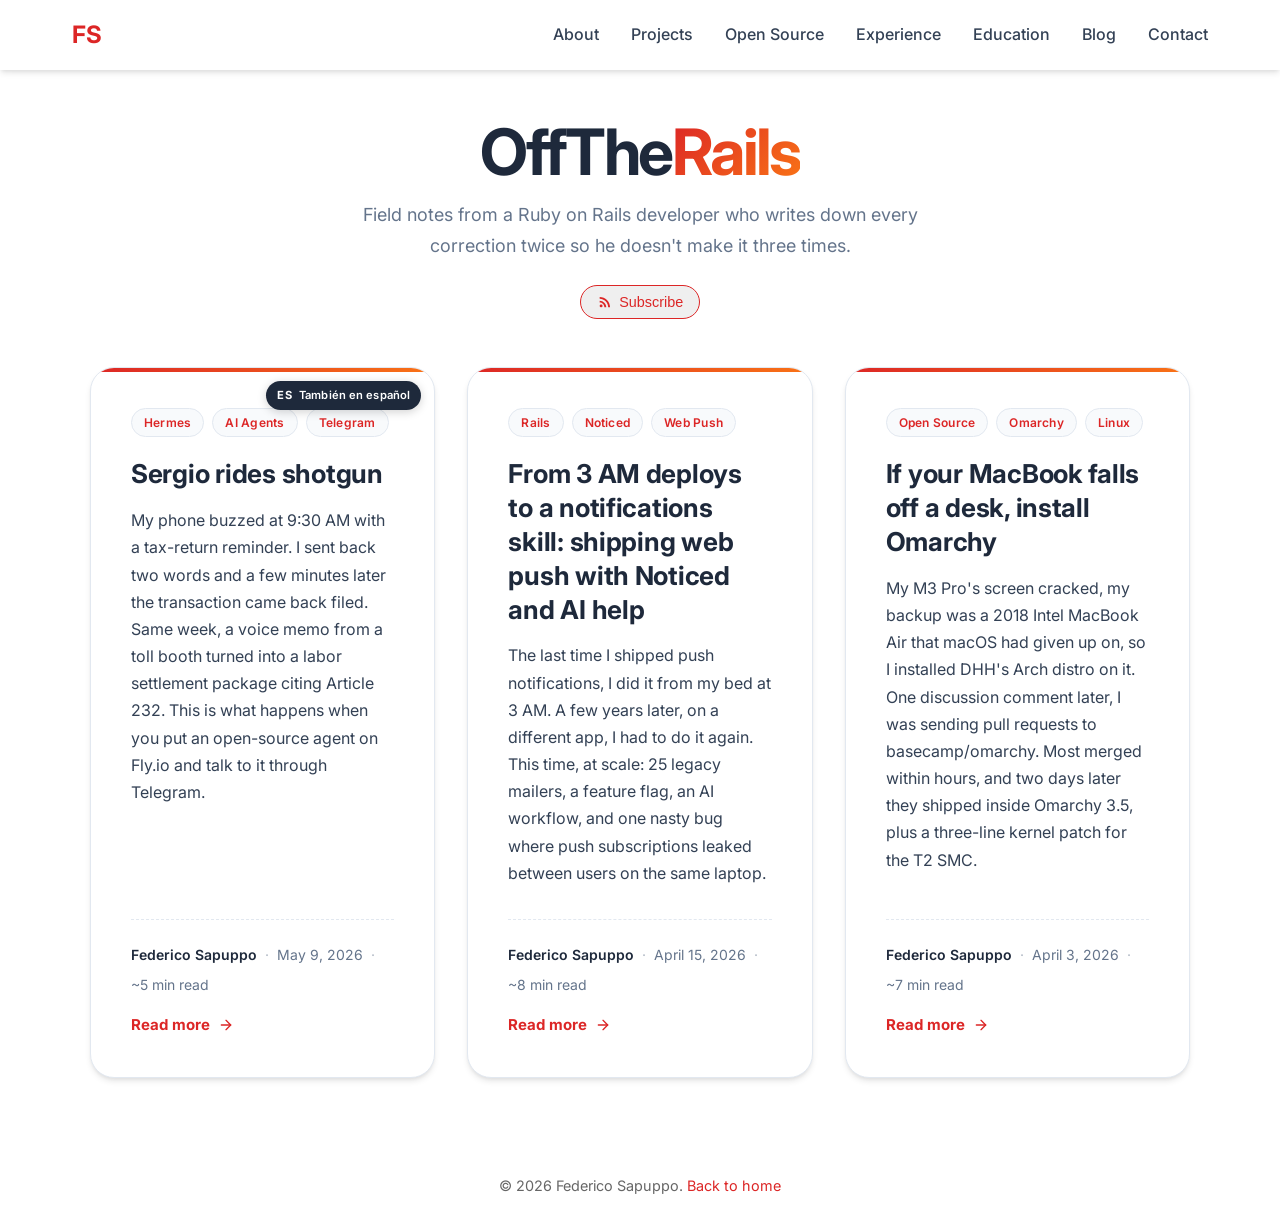
==== commit a97f7e2e: "deploy: fedesapuppo/personal-website@eb2a3a7fcc130f1c247ea57853de583962679960" ====
--- a/blog/index.html
+++ b/blog/index.html
@@ -64,30 +64,36 @@
             </div>
 
             <div class="blog-cards blog-cards-index">
-                <a href="sergio-pocket.html" class="blog-card animate-in">
-                    <div class="blog-card-glow"></div>
-                    <div class="blog-card-content">
-                        <div class="blog-card-meta">
-                            <span class="blog-tag">Hermes</span>
-                            <span class="blog-tag">AI Agents</span>
-                            <span class="blog-tag">Telegram</span>
+                <div class="blog-card-wrap">
+                    <a href="sergio-pocket.html" class="blog-card animate-in">
+                        <div class="blog-card-glow"></div>
+                        <div class="blog-card-content">
+                            <div class="blog-card-meta">
+                                <span class="blog-tag">Hermes</span>
+                                <span class="blog-tag">AI Agents</span>
+                                <span class="blog-tag">Telegram</span>
+                            </div>
+                            <h3 class="blog-card-title">Sergio rides shotgun</h3>
+                            <p class="blog-card-excerpt">My phone buzzed at 9:30 AM with a tax-return reminder. I sent back two words and a few minutes later the transaction came back filed. Same week, a voice memo from a toll booth turned into a labor settlement package citing Article 232. This is what happens when you put an open-source agent on Fly.io and talk to it through Telegram.</p>
+                            <div class="blog-card-footer">
+                                <div class="blog-card-byline">
+                                    <span class="blog-card-author">Federico Sapuppo</span>
+                                    <span class="blog-card-dot">&middot;</span>
+                                    <time class="blog-card-date" datetime="2026-05-09">May 9, 2026</time>
+                                    <span class="blog-card-dot">&middot;</span>
+                                    <span class="blog-card-readtime">~5 min read</span>
+                                </div>
+                                <span class="blog-card-cta">
+                                    Read more <svg xmlns="http://www.w3.org/2000/svg" width="16" height="16" viewBox="0 0 24 24" fill="none" stroke="currentColor" stroke-width="2" stroke-linecap="round" stroke-linejoin="round"><line x1="5" y1="12" x2="19" y2="12"></line><polyline points="12 5 19 12 12 19"></polyline></svg>
+                                </span>
+                            </div>
                         </div>
-                        <h3 class="blog-card-title">Sergio rides shotgun</h3>
-                        <p class="blog-card-excerpt">My phone buzzed at 9:30 AM with a tax-return reminder. I sent back two words and a few minutes later the transaction came back filed. Same week, a voice memo from a toll booth turned into a labor settlement package citing Article 232. This is what happens when you put an open-source agent on Fly.io and talk to it through Telegram.</p>
-                        <div class="blog-card-footer">
-                            <div class="blog-card-byline">
-                                <span class="blog-card-author">Federico Sapuppo</span>
-                                <span class="blog-card-dot">&middot;</span>
-                                <time class="blog-card-date" datetime="2026-05-09">May 9, 2026</time>
-                                <span class="blog-card-dot">&middot;</span>
-                                <span class="blog-card-readtime">~5 min read</span>
-                            </div>
-                            <span class="blog-card-cta">
-                                Read more <svg xmlns="http://www.w3.org/2000/svg" width="16" height="16" viewBox="0 0 24 24" fill="none" stroke="currentColor" stroke-width="2" stroke-linecap="round" stroke-linejoin="round"><line x1="5" y1="12" x2="19" y2="12"></line><polyline points="12 5 19 12 12 19"></polyline></svg>
-                            </span>
-                        </div>
-                    </div>
-                </a>
+                    </a>
+                    <a href="../es/blog/sergio-pocket.html" class="blog-lang-badge" lang="es" hreflang="es-AR" aria-label="Leer en español">
+                        <span aria-hidden="true">ES</span>
+                        <span class="blog-lang-badge-full">También en español</span>
+                    </a>
+                </div>
 
                 <a href="noticed-push-journey.html" class="blog-card animate-in">
                     <div class="blog-card-glow"></div>
--- a/styles.css
+++ b/styles.css
@@ -1306,6 +1306,52 @@
     max-width: 1100px;
     margin: 0 auto;
     align-items: stretch;
+}
+
+.blog-card-wrap {
+    position: relative;
+    display: grid;
+}
+
+.blog-lang-badge {
+    position: absolute;
+    top: 0.875rem;
+    right: 0.875rem;
+    z-index: 3;
+    display: inline-flex;
+    align-items: center;
+    gap: 0.4rem;
+    background: var(--secondary-color);
+    color: white;
+    font-size: 0.7rem;
+    font-weight: 700;
+    letter-spacing: 0.08em;
+    text-transform: uppercase;
+    padding: 0.35rem 0.7rem;
+    border-radius: 999px;
+    text-decoration: none;
+    box-shadow: 0 2px 10px rgba(0, 0, 0, 0.18);
+    transition: transform 0.2s ease, background 0.2s ease, box-shadow 0.2s ease;
+}
+
+.blog-lang-badge:hover,
+.blog-lang-badge:focus-visible {
+    transform: translateY(-2px);
+    background: var(--primary-color);
+    box-shadow: 0 4px 14px rgba(0, 0, 0, 0.22);
+}
+
+.blog-lang-badge-full {
+    display: none;
+    text-transform: none;
+    letter-spacing: 0.01em;
+    font-weight: 600;
+}
+
+@media (min-width: 640px) {
+    .blog-lang-badge-full {
+        display: inline;
+    }
 }
 
 .blog-card {
@@ -2154,6 +2200,47 @@
     max-width: 820px;
 }
 
+.post-lang-pill {
+    position: absolute;
+    top: 1.25rem;
+    right: 1.5rem;
+    z-index: 2;
+    display: inline-flex;
+    align-items: center;
+    gap: 0.45rem;
+    background: var(--primary-color);
+    color: white;
+    font-size: 0.75rem;
+    font-weight: 700;
+    letter-spacing: 0.06em;
+    text-transform: uppercase;
+    padding: 0.45rem 0.9rem;
+    border-radius: 999px;
+    text-decoration: none;
+    box-shadow: 0 2px 12px rgba(0, 0, 0, 0.28);
+    transition: transform 0.2s ease, background 0.2s ease, box-shadow 0.2s ease;
+}
+
+.post-lang-pill:hover,
+.post-lang-pill:focus-visible {
+    transform: translateY(-2px);
+    background: var(--secondary-color);
+    box-shadow: 0 4px 18px rgba(0, 0, 0, 0.35);
+}
+
+.post-lang-pill-full {
+    display: none;
+    text-transform: none;
+    letter-spacing: 0.01em;
+    font-weight: 600;
+}
+
+@media (min-width: 640px) {
+    .post-lang-pill-full {
+        display: inline;
+    }
+}
+
 .post-back-link {
     display: inline-flex;
     align-items: center;
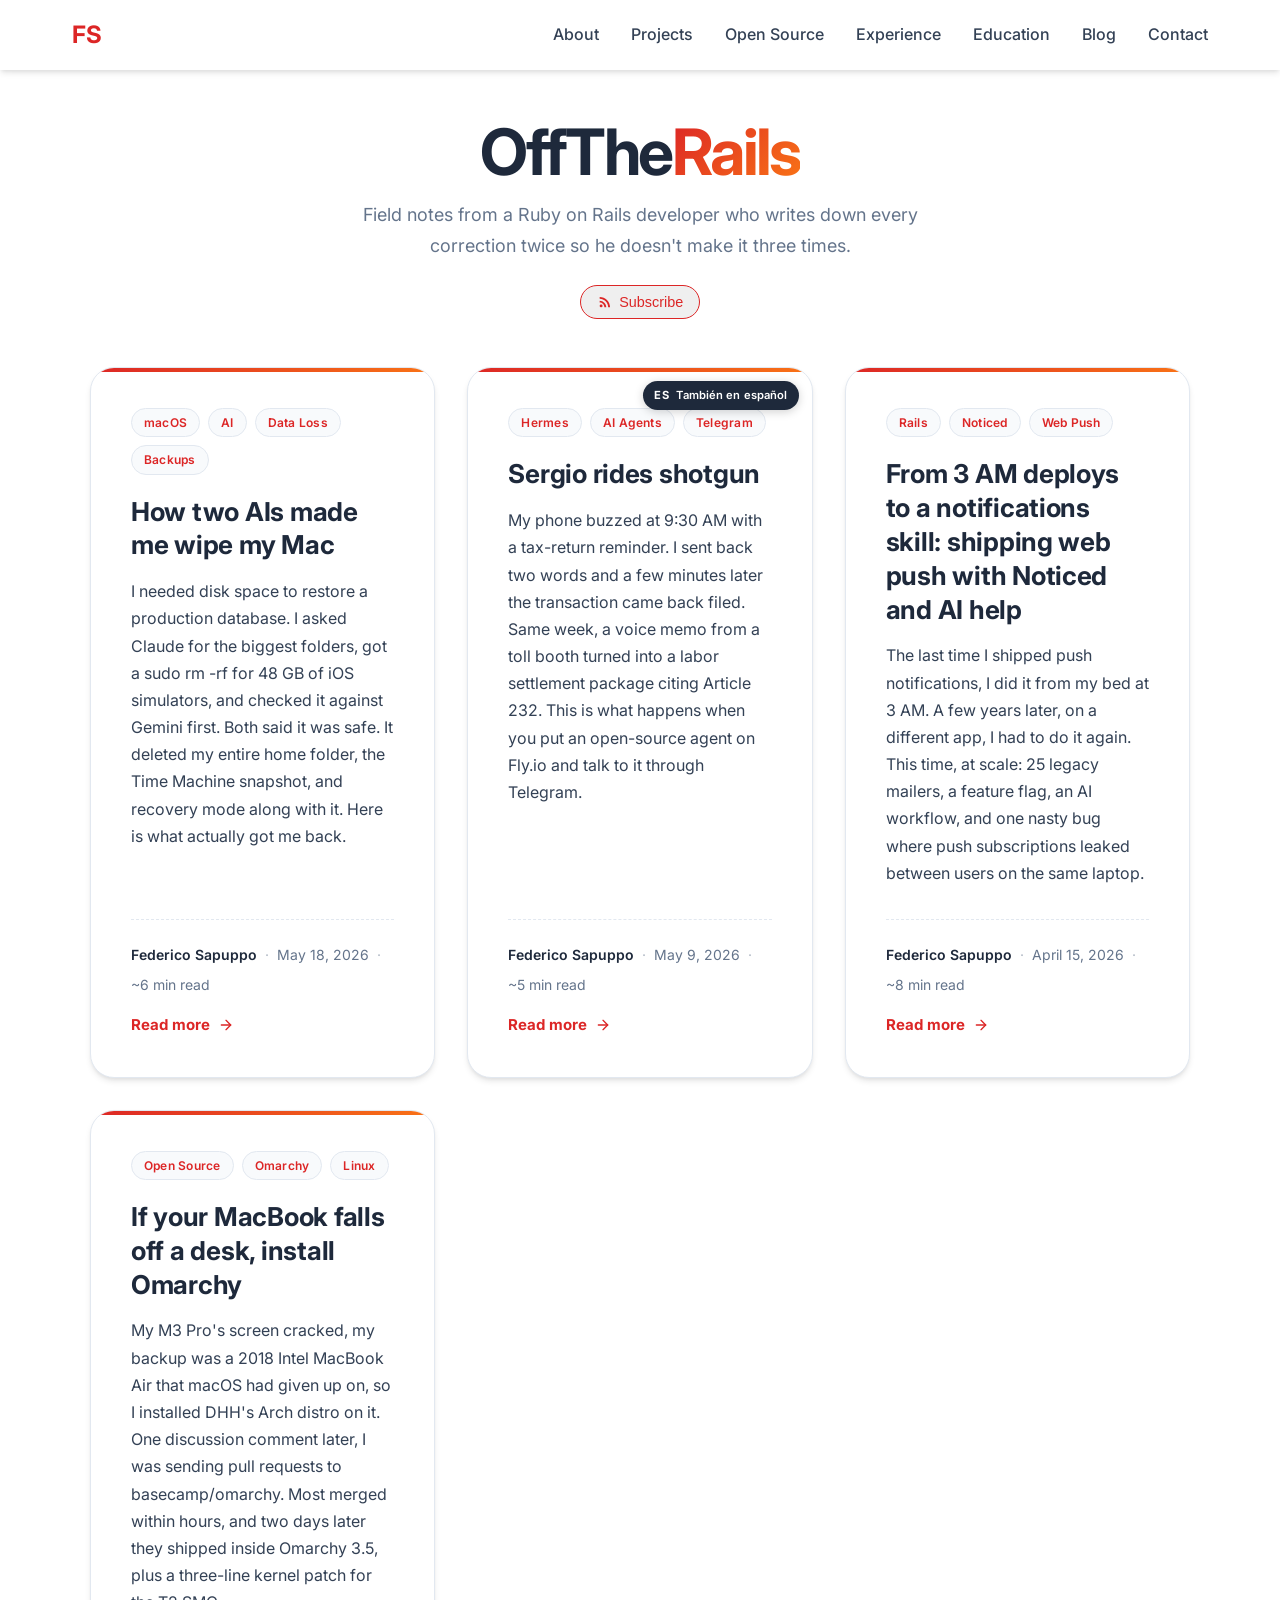
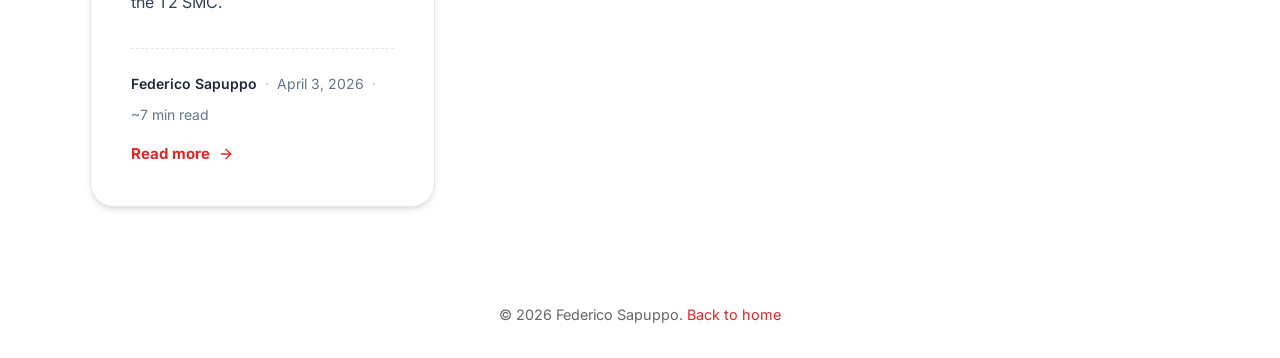
==== commit 2a1a380b: "deploy: fedesapuppo/personal-website@9aa8bd6a28d472dafe87004946da775f5d1eefff" ====
--- a/blog/index.html
+++ b/blog/index.html
@@ -64,6 +64,32 @@
             </div>
 
             <div class="blog-cards blog-cards-index">
+                <a href="rm-rf-coresimulator.html" class="blog-card animate-in">
+                    <div class="blog-card-glow"></div>
+                    <div class="blog-card-content">
+                        <div class="blog-card-meta">
+                            <span class="blog-tag">macOS</span>
+                            <span class="blog-tag">AI</span>
+                            <span class="blog-tag">Data Loss</span>
+                            <span class="blog-tag">Backups</span>
+                        </div>
+                        <h3 class="blog-card-title">How two AIs made me wipe my Mac</h3>
+                        <p class="blog-card-excerpt">I needed disk space to restore a production database. I asked Claude for the biggest folders, got a sudo rm -rf for 48 GB of iOS simulators, and checked it against Gemini first. Both said it was safe. It deleted my entire home folder, the Time Machine snapshot, and recovery mode along with it. Here is what actually got me back.</p>
+                        <div class="blog-card-footer">
+                            <div class="blog-card-byline">
+                                <span class="blog-card-author">Federico Sapuppo</span>
+                                <span class="blog-card-dot">&middot;</span>
+                                <time class="blog-card-date" datetime="2026-05-18">May 18, 2026</time>
+                                <span class="blog-card-dot">&middot;</span>
+                                <span class="blog-card-readtime">~6 min read</span>
+                            </div>
+                            <span class="blog-card-cta">
+                                Read more <svg xmlns="http://www.w3.org/2000/svg" width="16" height="16" viewBox="0 0 24 24" fill="none" stroke="currentColor" stroke-width="2" stroke-linecap="round" stroke-linejoin="round"><line x1="5" y1="12" x2="19" y2="12"></line><polyline points="12 5 19 12 12 19"></polyline></svg>
+                            </span>
+                        </div>
+                    </div>
+                </a>
+
                 <div class="blog-card-wrap">
                     <a href="sergio-pocket.html" class="blog-card animate-in">
                         <div class="blog-card-glow"></div>
--- a/styles.css
+++ b/styles.css
@@ -138,14 +138,14 @@
 
 /* Hero Section */
 .hero {
-    min-height: 100vh;
+    min-height: auto;
     display: flex;
     align-items: center;
     justify-content: center;
     background: var(--gradient-hero);
     color: white;
-    padding-top: 80px;
-    padding-bottom: 80px;
+    padding-top: 72px;
+    padding-bottom: 40px;
     position: relative;
     overflow: hidden;
 }
@@ -303,7 +303,7 @@
     backdrop-filter: blur(10px);
     -webkit-backdrop-filter: blur(10px);
     border-radius: 1.5rem;
-    padding: 3rem;
+    padding: 2.25rem;
     border: 1px solid rgba(255, 255, 255, 0.1);
     box-shadow: 0 25px 50px -12px rgba(0, 0, 0, 0.25);
 }
@@ -354,26 +354,26 @@
     -webkit-background-clip: text;
     -webkit-text-fill-color: transparent;
     background-clip: text;
-    margin-bottom: 1.5rem;
+    margin-bottom: 1rem;
     animation: fadeInUp 0.8s ease 0.2s backwards;
     letter-spacing: -0.01em;
-    min-height: 4rem; /* Reserve space for typing effect */
+    min-height: 2.5rem; /* Reserve space for typing effect */
 }
 
 .hero-description {
     font-size: 1.125rem;
-    line-height: 1.8;
-    margin-bottom: 2rem;
+    line-height: 1.7;
+    margin-bottom: 1.25rem;
     opacity: 0.9;
     animation: fadeInUp 0.8s ease 0.4s backwards;
 }
 
 .hero-meta-line {
     display: flex;
-    align-items: center;
-    gap: 2rem;
-    margin-bottom: 2rem;
-    flex-wrap: wrap;
+    flex-direction: column;
+    align-items: flex-start;
+    gap: 0.7rem;
+    margin-bottom: 1.25rem;
     animation: fadeInUp 0.8s ease 0.6s backwards;
 }
 
@@ -395,6 +395,10 @@
 
 .hero-rails-contributor svg {
     color: var(--accent-warm);
+    flex-shrink: 0;
+}
+
+.hero-rails-contributor img {
     flex-shrink: 0;
 }
 
@@ -567,6 +571,10 @@
     gap: 2rem;
     max-width: 900px;
     margin: 0 auto;
+}
+
+.skill-category--featured {
+    grid-column: 1 / -1;
 }
 
 .skill-category {
@@ -665,6 +673,13 @@
 
 /* Open Source Contributions Section */
 .open-source {
+    padding: 6rem 0;
+    background-color: white;
+    position: relative;
+}
+
+/* Cross Ledger Section */
+.cross-ledger {
     padding: 6rem 0;
     background-color: white;
     position: relative;
@@ -944,6 +959,18 @@
 .project-icon svg {
     width: 20px;
     height: 20px;
+}
+
+.project-icon--favicon {
+    background: none;
+    overflow: hidden;
+}
+
+.project-icon--favicon img {
+    width: 100%;
+    height: 100%;
+    object-fit: cover;
+    display: block;
 }
 
 .project-title {
@@ -1835,6 +1862,7 @@
 .skill-category:nth-child(2) { transition-delay: 0.1s; }
 .skill-category:nth-child(3) { transition-delay: 0.2s; }
 .skill-category:nth-child(4) { transition-delay: 0.3s; }
+.skill-category:nth-child(5) { transition-delay: 0.4s; }
 
 .education-card:nth-child(1) { transition-delay: 0s; }
 .education-card:nth-child(2) { transition-delay: 0.1s; }
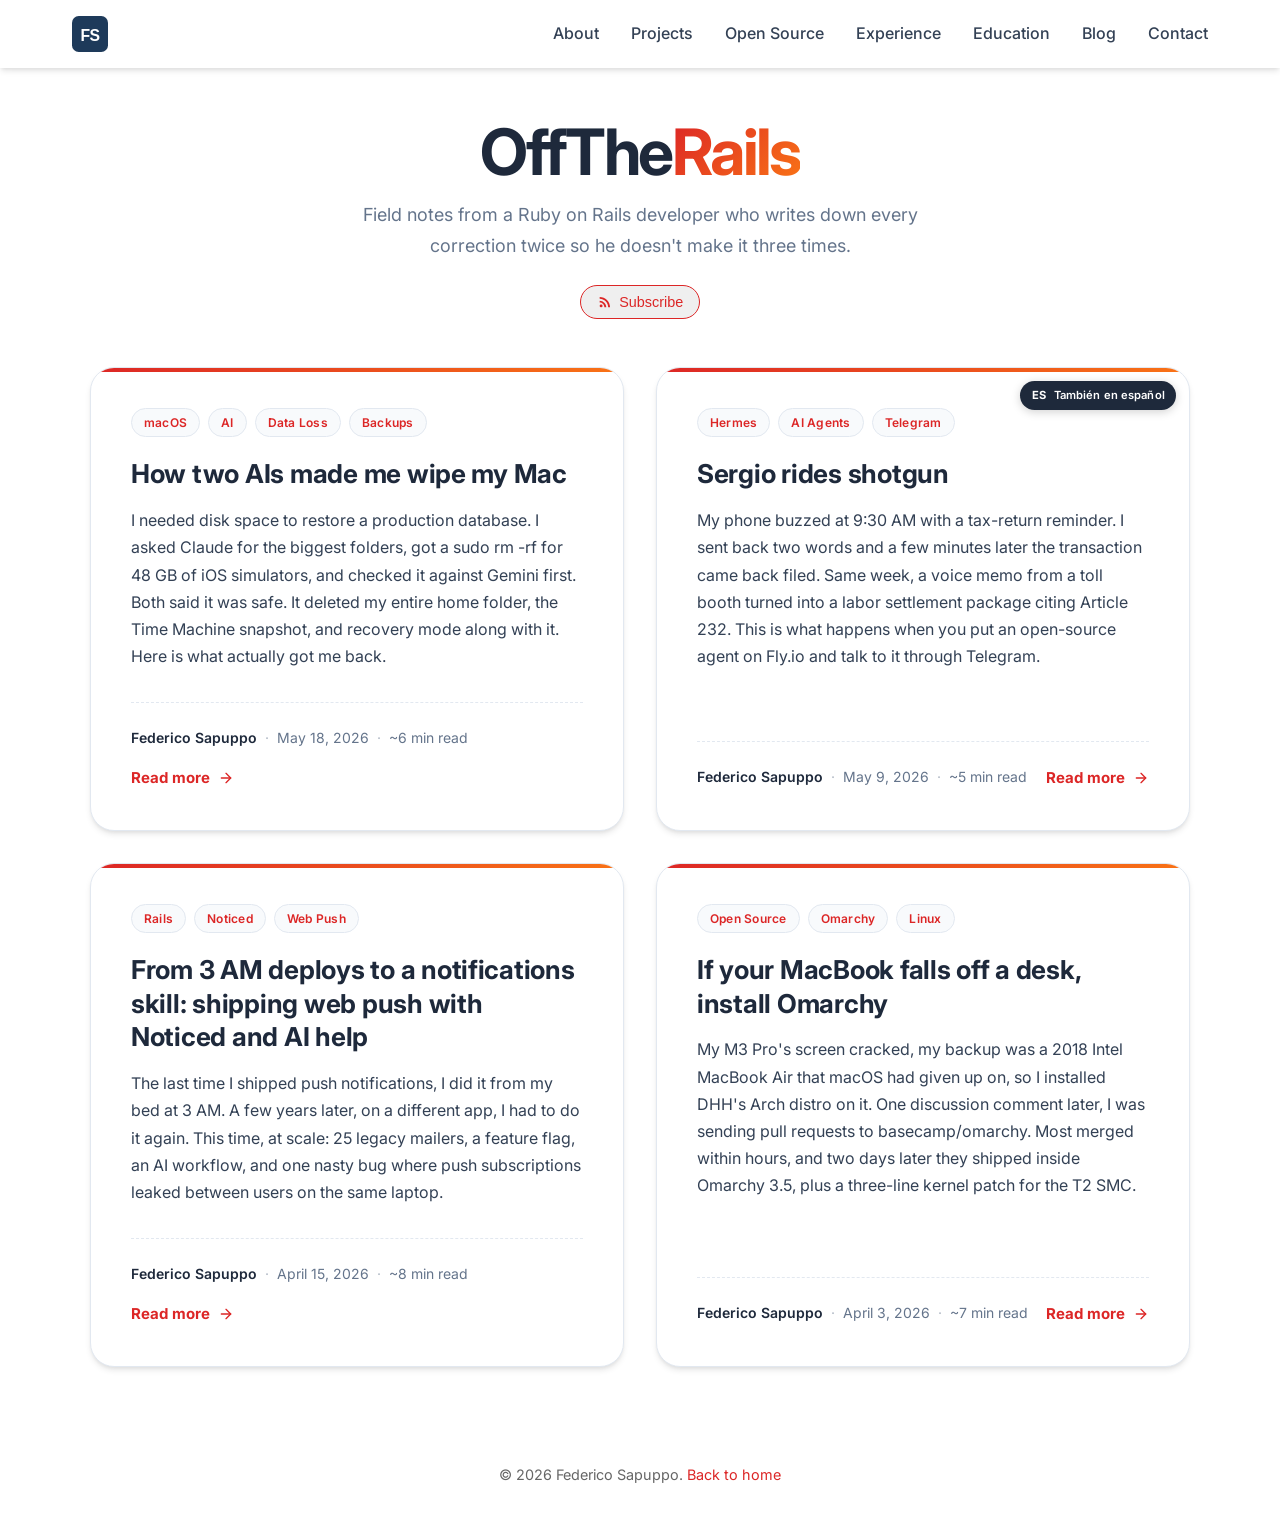
==== commit 5fc1284c: "deploy: fedesapuppo/personal-website@10bc82e404f4abe345057f9593fd4fa58dc320da" ====
--- a/blog/index.html
+++ b/blog/index.html
@@ -32,7 +32,7 @@
 <body>
     <nav class="navbar">
         <div class="container">
-            <a href="../" class="logo">FS</a>
+            <a href="../" class="logo" aria-label="Federico Sapuppo home"><img src="../favicon.svg" alt=""></a>
             <button class="hamburger" aria-label="Toggle navigation" aria-expanded="false">
                 <span></span>
                 <span></span>
--- a/styles.css
+++ b/styles.css
@@ -61,11 +61,16 @@
 }
 
 .logo {
-    font-size: 1.5rem;
-    font-weight: 700;
-    color: var(--primary-color);
+    display: inline-flex;
+    align-items: center;
     text-decoration: none;
     transition: transform 0.3s ease;
+}
+
+.logo img {
+    display: block;
+    width: 36px;
+    height: 36px;
 }
 
 .logo:hover {
@@ -138,7 +143,7 @@
 
 /* Hero Section */
 .hero {
-    min-height: auto;
+    min-height: 100vh;
     display: flex;
     align-items: center;
     justify-content: center;
@@ -696,6 +701,10 @@
     border: 1px solid var(--border-color);
     position: relative;
     overflow: hidden;
+}
+
+.contribution-card + .contribution-card {
+    margin-top: 2.5rem;
 }
 
 .contribution-card::before {
@@ -1328,7 +1337,7 @@
 
 .blog-cards {
     display: grid;
-    grid-template-columns: repeat(auto-fit, minmax(320px, 1fr));
+    grid-template-columns: repeat(2, 1fr);
     gap: 2rem;
     max-width: 1100px;
     margin: 0 auto;
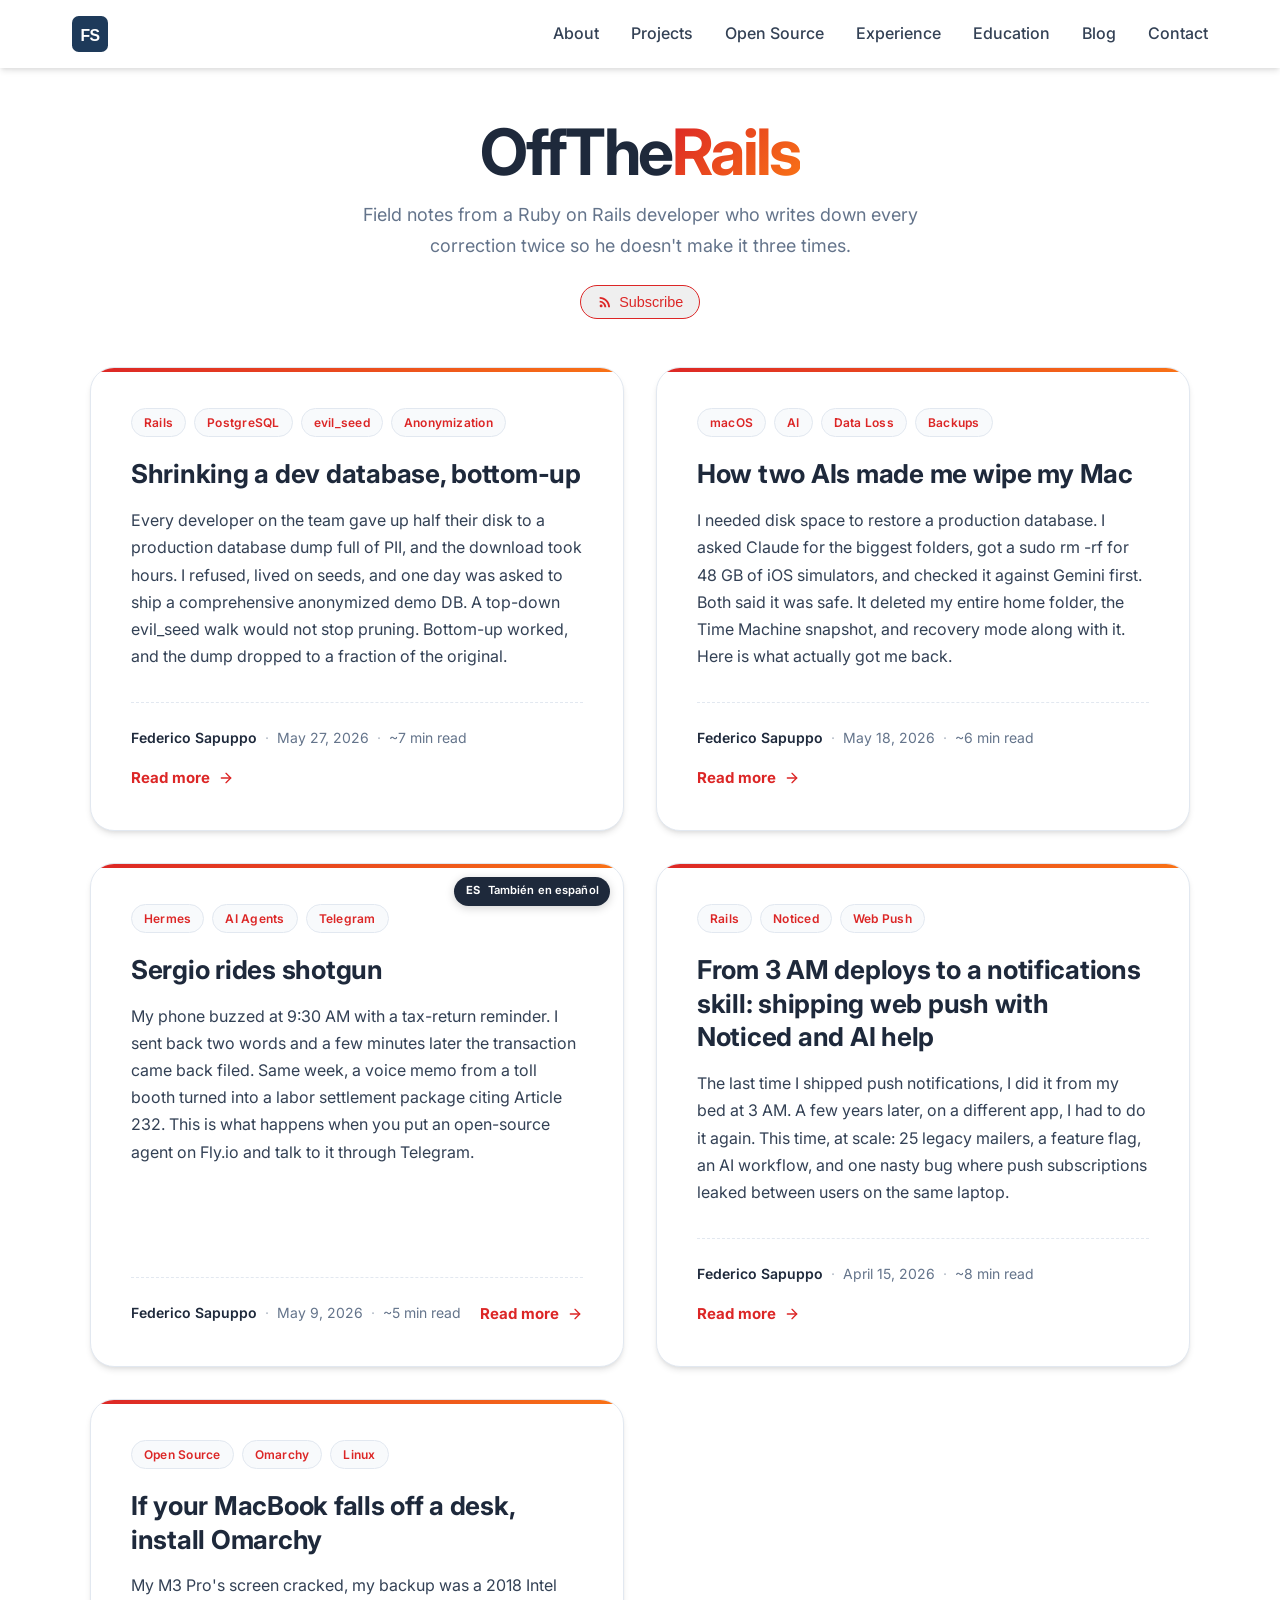
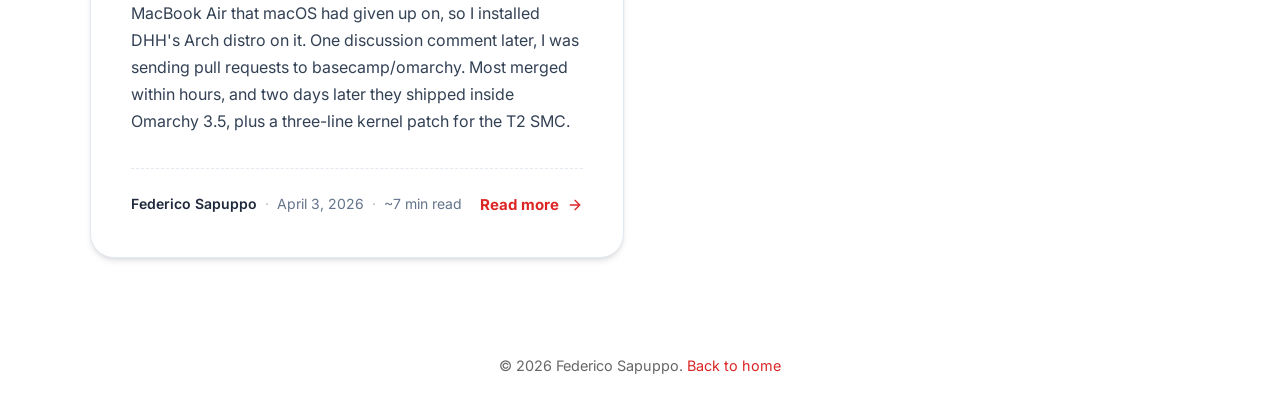
==== commit 2a0ed0da: "deploy: fedesapuppo/personal-website@1fe53f25c84c858ea841ea7eb1c3fbdde843193e" ====
--- a/blog/index.html
+++ b/blog/index.html
@@ -64,6 +64,32 @@
             </div>
 
             <div class="blog-cards blog-cards-index">
+                <a href="evil-seed-bottom-up.html" class="blog-card animate-in">
+                    <div class="blog-card-glow"></div>
+                    <div class="blog-card-content">
+                        <div class="blog-card-meta">
+                            <span class="blog-tag">Rails</span>
+                            <span class="blog-tag">PostgreSQL</span>
+                            <span class="blog-tag">evil_seed</span>
+                            <span class="blog-tag">Anonymization</span>
+                        </div>
+                        <h3 class="blog-card-title">Shrinking a dev database, bottom-up</h3>
+                        <p class="blog-card-excerpt">Every developer on the team gave up half their disk to a production database dump full of PII, and the download took hours. I refused, lived on seeds, and one day was asked to ship a comprehensive anonymized demo DB. A top-down evil_seed walk would not stop pruning. Bottom-up worked, and the dump dropped to a fraction of the original.</p>
+                        <div class="blog-card-footer">
+                            <div class="blog-card-byline">
+                                <span class="blog-card-author">Federico Sapuppo</span>
+                                <span class="blog-card-dot">&middot;</span>
+                                <time class="blog-card-date" datetime="2026-05-27">May 27, 2026</time>
+                                <span class="blog-card-dot">&middot;</span>
+                                <span class="blog-card-readtime">~7 min read</span>
+                            </div>
+                            <span class="blog-card-cta">
+                                Read more <svg xmlns="http://www.w3.org/2000/svg" width="16" height="16" viewBox="0 0 24 24" fill="none" stroke="currentColor" stroke-width="2" stroke-linecap="round" stroke-linejoin="round"><line x1="5" y1="12" x2="19" y2="12"></line><polyline points="12 5 19 12 12 19"></polyline></svg>
+                            </span>
+                        </div>
+                    </div>
+                </a>
+
                 <a href="rm-rf-coresimulator.html" class="blog-card animate-in">
                     <div class="blog-card-glow"></div>
                     <div class="blog-card-content">
--- a/styles.css
+++ b/styles.css
@@ -2442,14 +2442,16 @@
 
 .post-content a {
     color: var(--primary-color);
-    text-decoration: none;
-    border-bottom: 1px solid rgba(220, 38, 38, 0.3);
-    transition: all 0.3s ease;
+    text-decoration: underline;
+    text-decoration-thickness: 2px;
+    text-underline-offset: 3px;
+    text-decoration-color: rgba(220, 38, 38, 0.75);
+    transition: all 0.2s ease;
 }
 
 .post-content a:hover {
     color: var(--accent-warm);
-    border-bottom-color: var(--accent-warm);
+    text-decoration-color: var(--accent-warm);
 }
 
 .post-content strong {
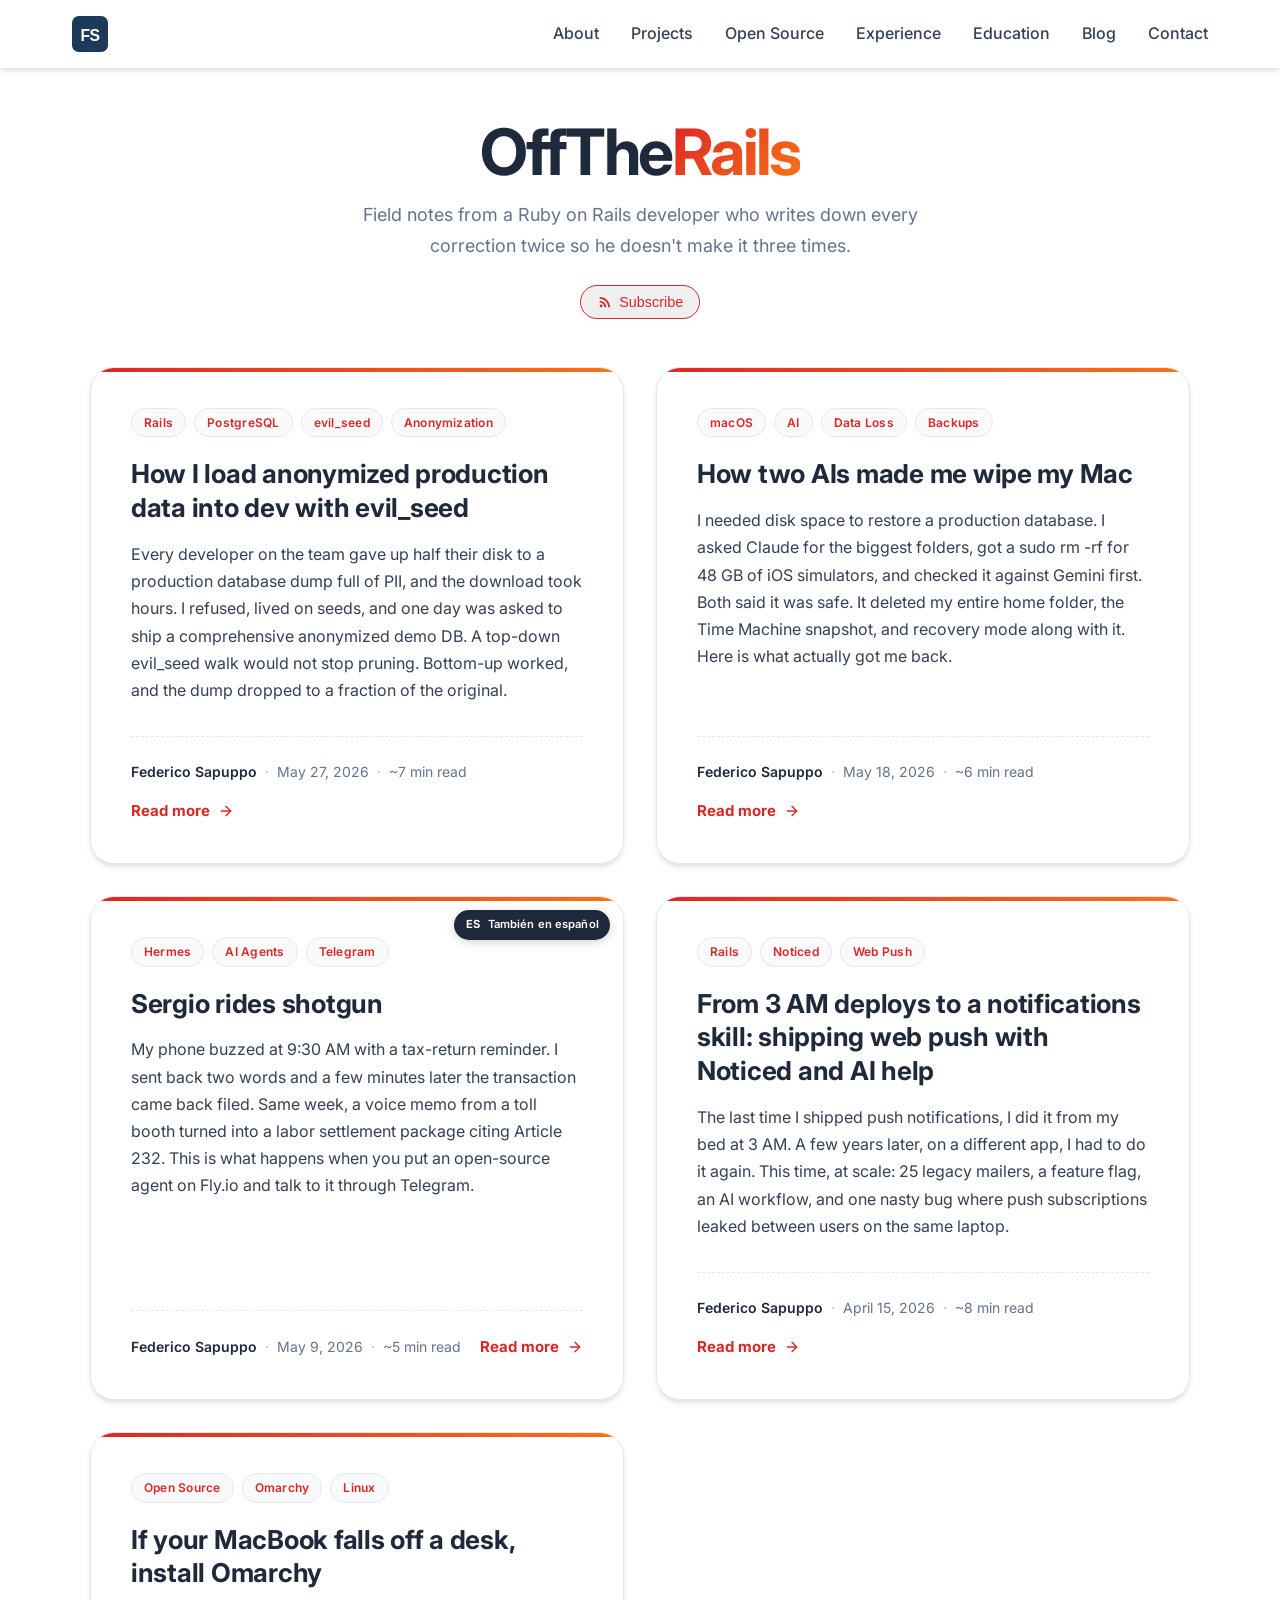
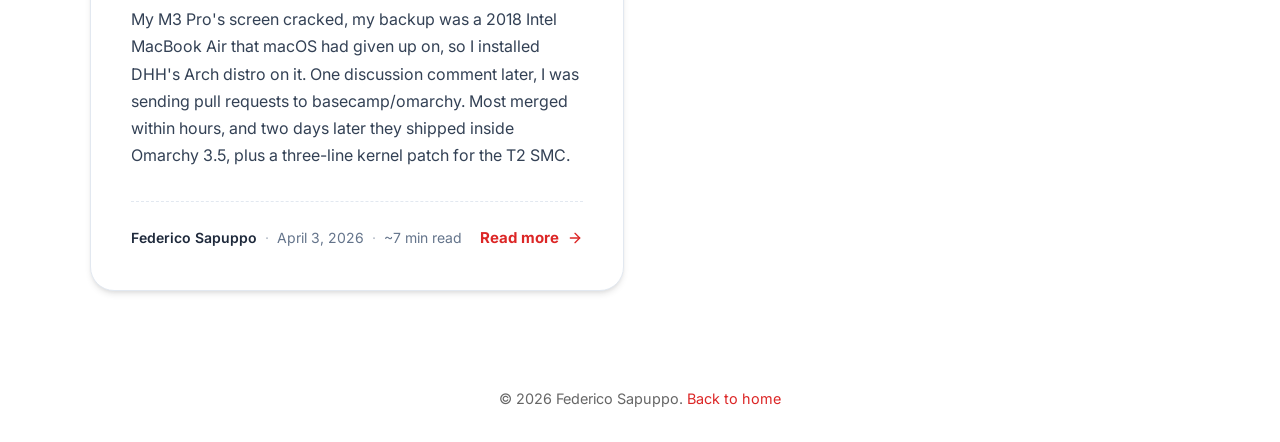
==== commit f5fba419: "deploy: fedesapuppo/personal-website@cf40968624cfe577405634605b48cf3b9f74f89f" ====
--- a/blog/index.html
+++ b/blog/index.html
@@ -73,7 +73,7 @@
                             <span class="blog-tag">evil_seed</span>
                             <span class="blog-tag">Anonymization</span>
                         </div>
-                        <h3 class="blog-card-title">Shrinking a dev database, bottom-up</h3>
+                        <h3 class="blog-card-title">How I load anonymized production data into dev with evil_seed</h3>
                         <p class="blog-card-excerpt">Every developer on the team gave up half their disk to a production database dump full of PII, and the download took hours. I refused, lived on seeds, and one day was asked to ship a comprehensive anonymized demo DB. A top-down evil_seed walk would not stop pruning. Bottom-up worked, and the dump dropped to a fraction of the original.</p>
                         <div class="blog-card-footer">
                             <div class="blog-card-byline">
--- a/styles.css
+++ b/styles.css
@@ -1531,11 +1531,6 @@
     color: var(--primary-color);
     font-weight: 700;
     font-size: 0.9375rem;
-    transition: gap 0.3s ease;
-}
-
-.blog-card:hover .blog-card-cta {
-    gap: 0.875rem;
 }
 
 .blog-card-cta svg {
@@ -1543,7 +1538,7 @@
 }
 
 .blog-card:hover .blog-card-cta svg {
-    transform: translateX(2px);
+    transform: translateX(4px);
 }
 
 .blog-card-empty {
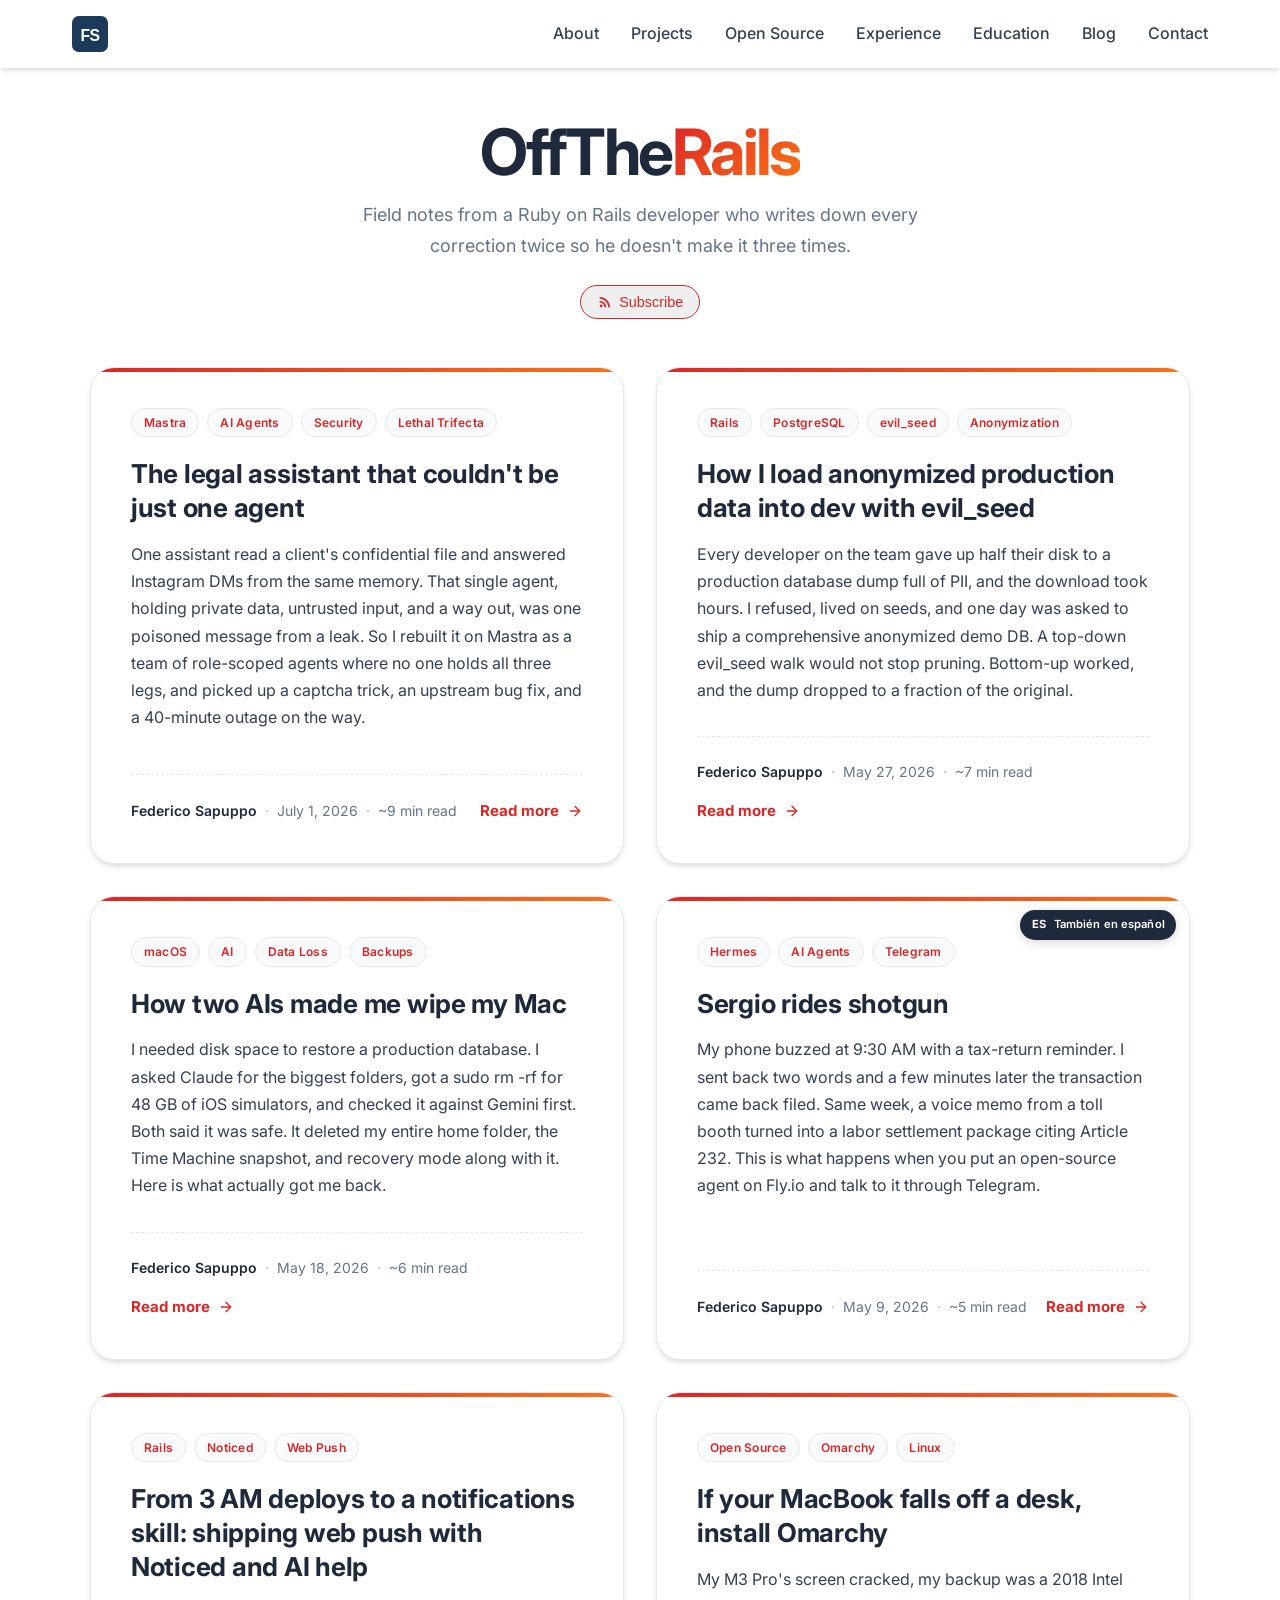
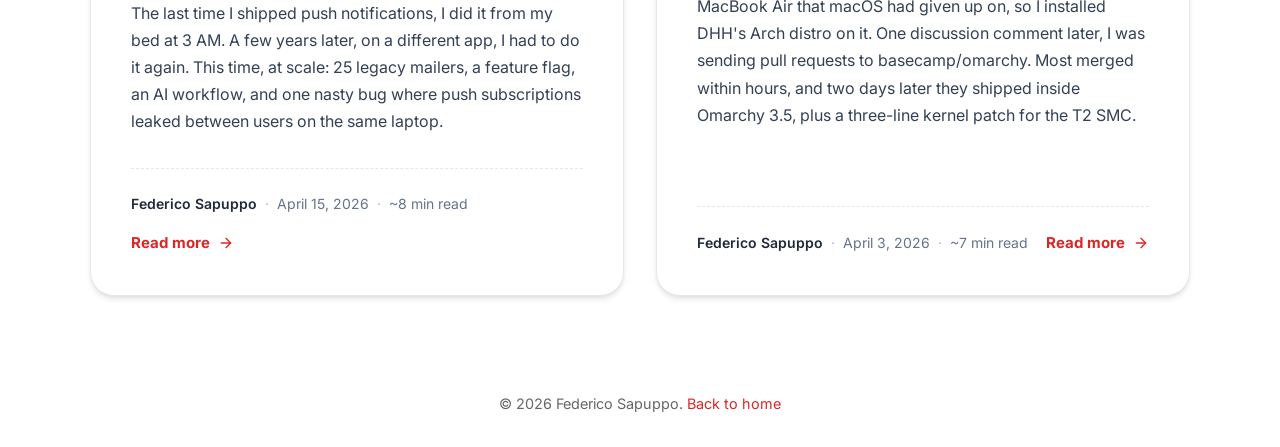
==== commit 9f157db5: "deploy: fedesapuppo/personal-website@d7e533be0e1d548ad4a88c7295d2fb6c7b1102a8" ====
--- a/blog/index.html
+++ b/blog/index.html
@@ -64,6 +64,32 @@
             </div>
 
             <div class="blog-cards blog-cards-index">
+                <a href="pretor-team-of-agents.html" class="blog-card animate-in">
+                    <div class="blog-card-glow"></div>
+                    <div class="blog-card-content">
+                        <div class="blog-card-meta">
+                            <span class="blog-tag">Mastra</span>
+                            <span class="blog-tag">AI Agents</span>
+                            <span class="blog-tag">Security</span>
+                            <span class="blog-tag">Lethal Trifecta</span>
+                        </div>
+                        <h3 class="blog-card-title">The legal assistant that couldn't be just one agent</h3>
+                        <p class="blog-card-excerpt">One assistant read a client's confidential file and answered Instagram DMs from the same memory. That single agent, holding private data, untrusted input, and a way out, was one poisoned message from a leak. So I rebuilt it on Mastra as a team of role-scoped agents where no one holds all three legs, and picked up a captcha trick, an upstream bug fix, and a 40-minute outage on the way.</p>
+                        <div class="blog-card-footer">
+                            <div class="blog-card-byline">
+                                <span class="blog-card-author">Federico Sapuppo</span>
+                                <span class="blog-card-dot">&middot;</span>
+                                <time class="blog-card-date" datetime="2026-07-01">July 1, 2026</time>
+                                <span class="blog-card-dot">&middot;</span>
+                                <span class="blog-card-readtime">~9 min read</span>
+                            </div>
+                            <span class="blog-card-cta">
+                                Read more <svg xmlns="http://www.w3.org/2000/svg" width="16" height="16" viewBox="0 0 24 24" fill="none" stroke="currentColor" stroke-width="2" stroke-linecap="round" stroke-linejoin="round"><line x1="5" y1="12" x2="19" y2="12"></line><polyline points="12 5 19 12 12 19"></polyline></svg>
+                            </span>
+                        </div>
+                    </div>
+                </a>
+
                 <a href="evil-seed-bottom-up.html" class="blog-card animate-in">
                     <div class="blog-card-glow"></div>
                     <div class="blog-card-content">
--- a/styles.css
+++ b/styles.css
@@ -1730,6 +1730,23 @@
 .contact-card span {
     font-weight: 500;
     white-space: nowrap;
+}
+
+.contact-card-text {
+    display: flex;
+    flex-direction: column;
+    gap: 0.15rem;
+    min-width: 0;
+}
+
+.contact-card-text span {
+    white-space: normal;
+}
+
+.contact-label {
+    font-size: 0.8rem;
+    font-weight: 600;
+    color: var(--primary-color);
 }
 
 /* Footer */
@@ -1877,6 +1894,8 @@
 .contact-card:nth-child(2) { transition-delay: 0.1s; }
 .contact-card:nth-child(3) { transition-delay: 0.2s; }
 .contact-card:nth-child(4) { transition-delay: 0.3s; }
+.contact-card:nth-child(5) { transition-delay: 0.4s; }
+.contact-card:nth-child(6) { transition-delay: 0.5s; }
 
 .project-card:nth-child(1) { transition-delay: 0s; }
 .project-card:nth-child(2) { transition-delay: 0.1s; }
@@ -2542,6 +2561,49 @@
     font-size: inherit !important;
 }
 
+.post-content table {
+    width: 100%;
+    border-collapse: collapse;
+    margin: 1.75rem 0 2.25rem;
+    font-size: 0.95rem;
+    border-radius: 0.75rem;
+    overflow: hidden;
+    box-shadow: var(--shadow);
+}
+
+.post-content thead {
+    background: var(--gradient-primary);
+}
+
+.post-content th {
+    color: #fff;
+    font-weight: 600;
+    text-align: left;
+    padding: 0.8rem 1rem;
+    font-size: 0.9rem;
+    letter-spacing: -0.01em;
+}
+
+.post-content td {
+    padding: 0.7rem 1rem;
+    border-bottom: 1px solid var(--border-color);
+    color: var(--text-color);
+    vertical-align: top;
+}
+
+.post-content td:first-child {
+    font-weight: 600;
+    color: var(--secondary-color);
+}
+
+.post-content tbody tr:nth-child(even) {
+    background: var(--bg-light);
+}
+
+.post-content tbody tr:last-child td {
+    border-bottom: none;
+}
+
 .post-content pre::-webkit-scrollbar {
     height: 8px;
 }
